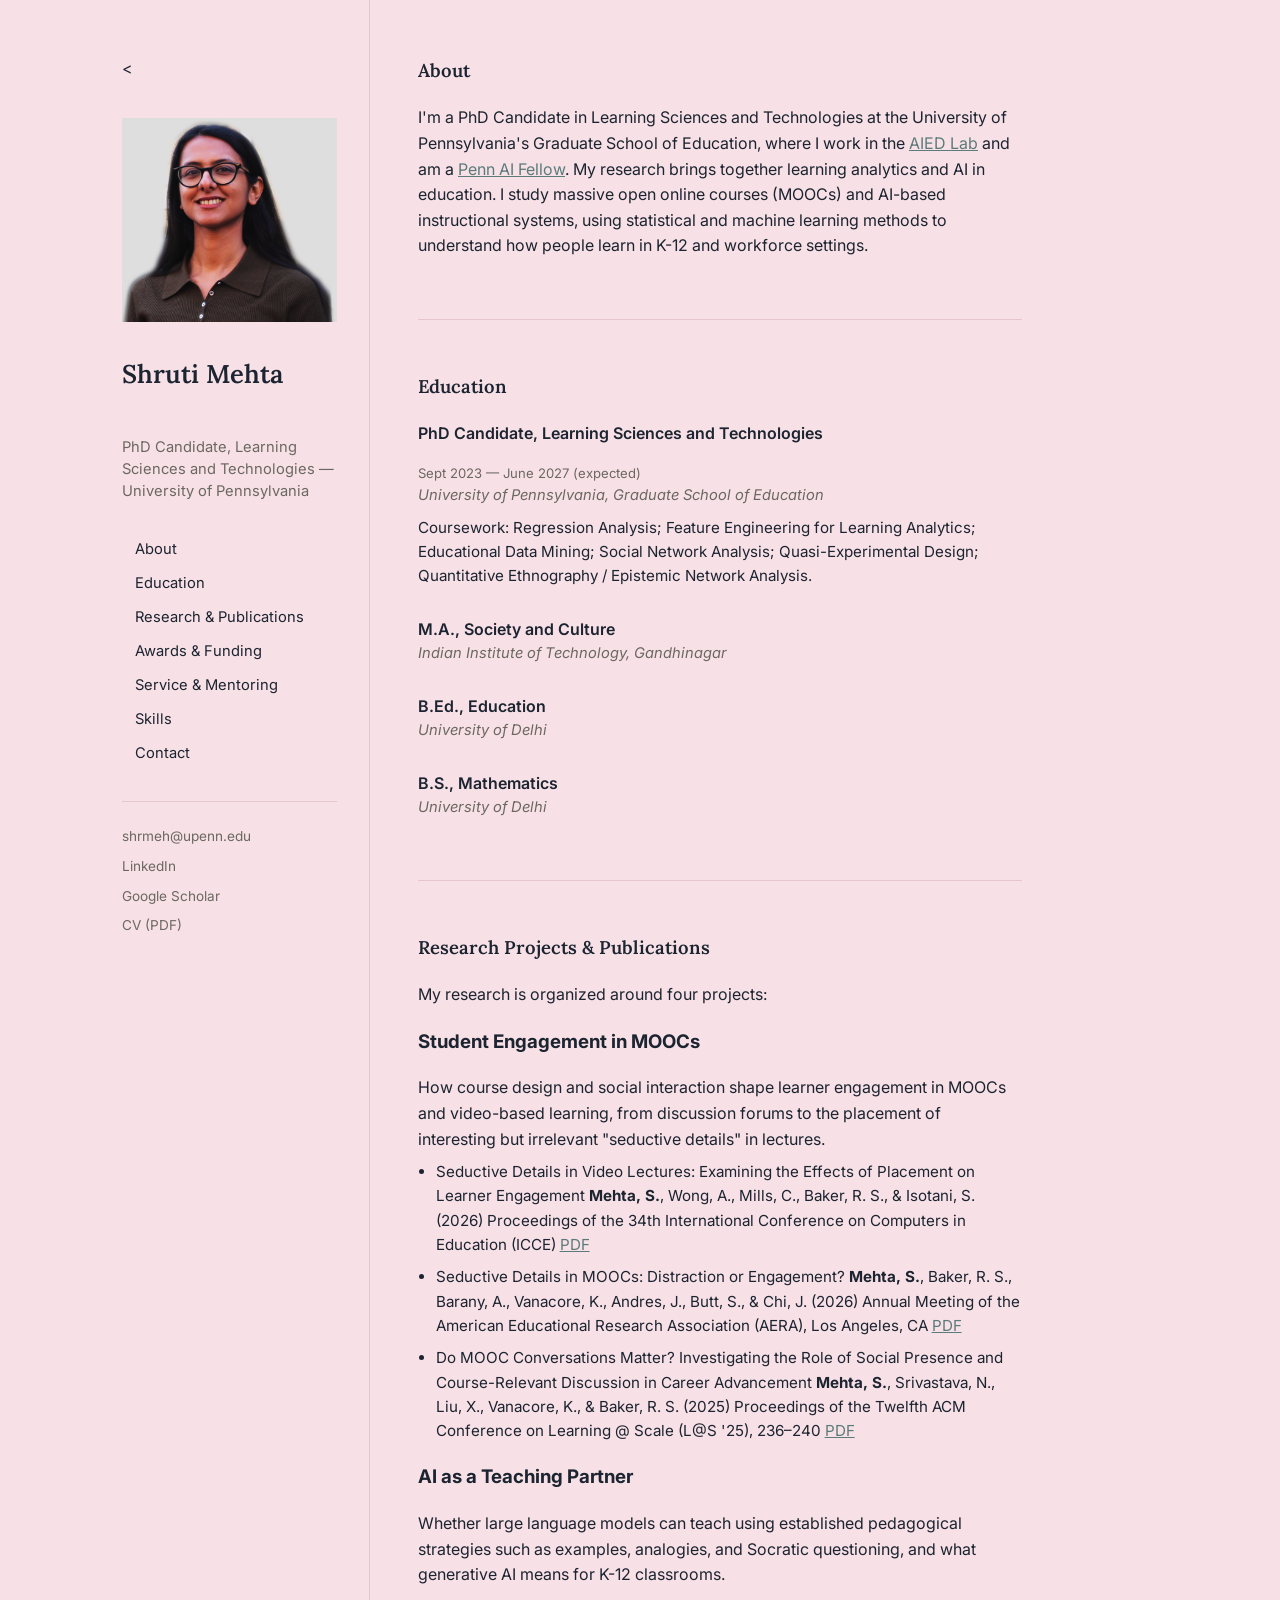
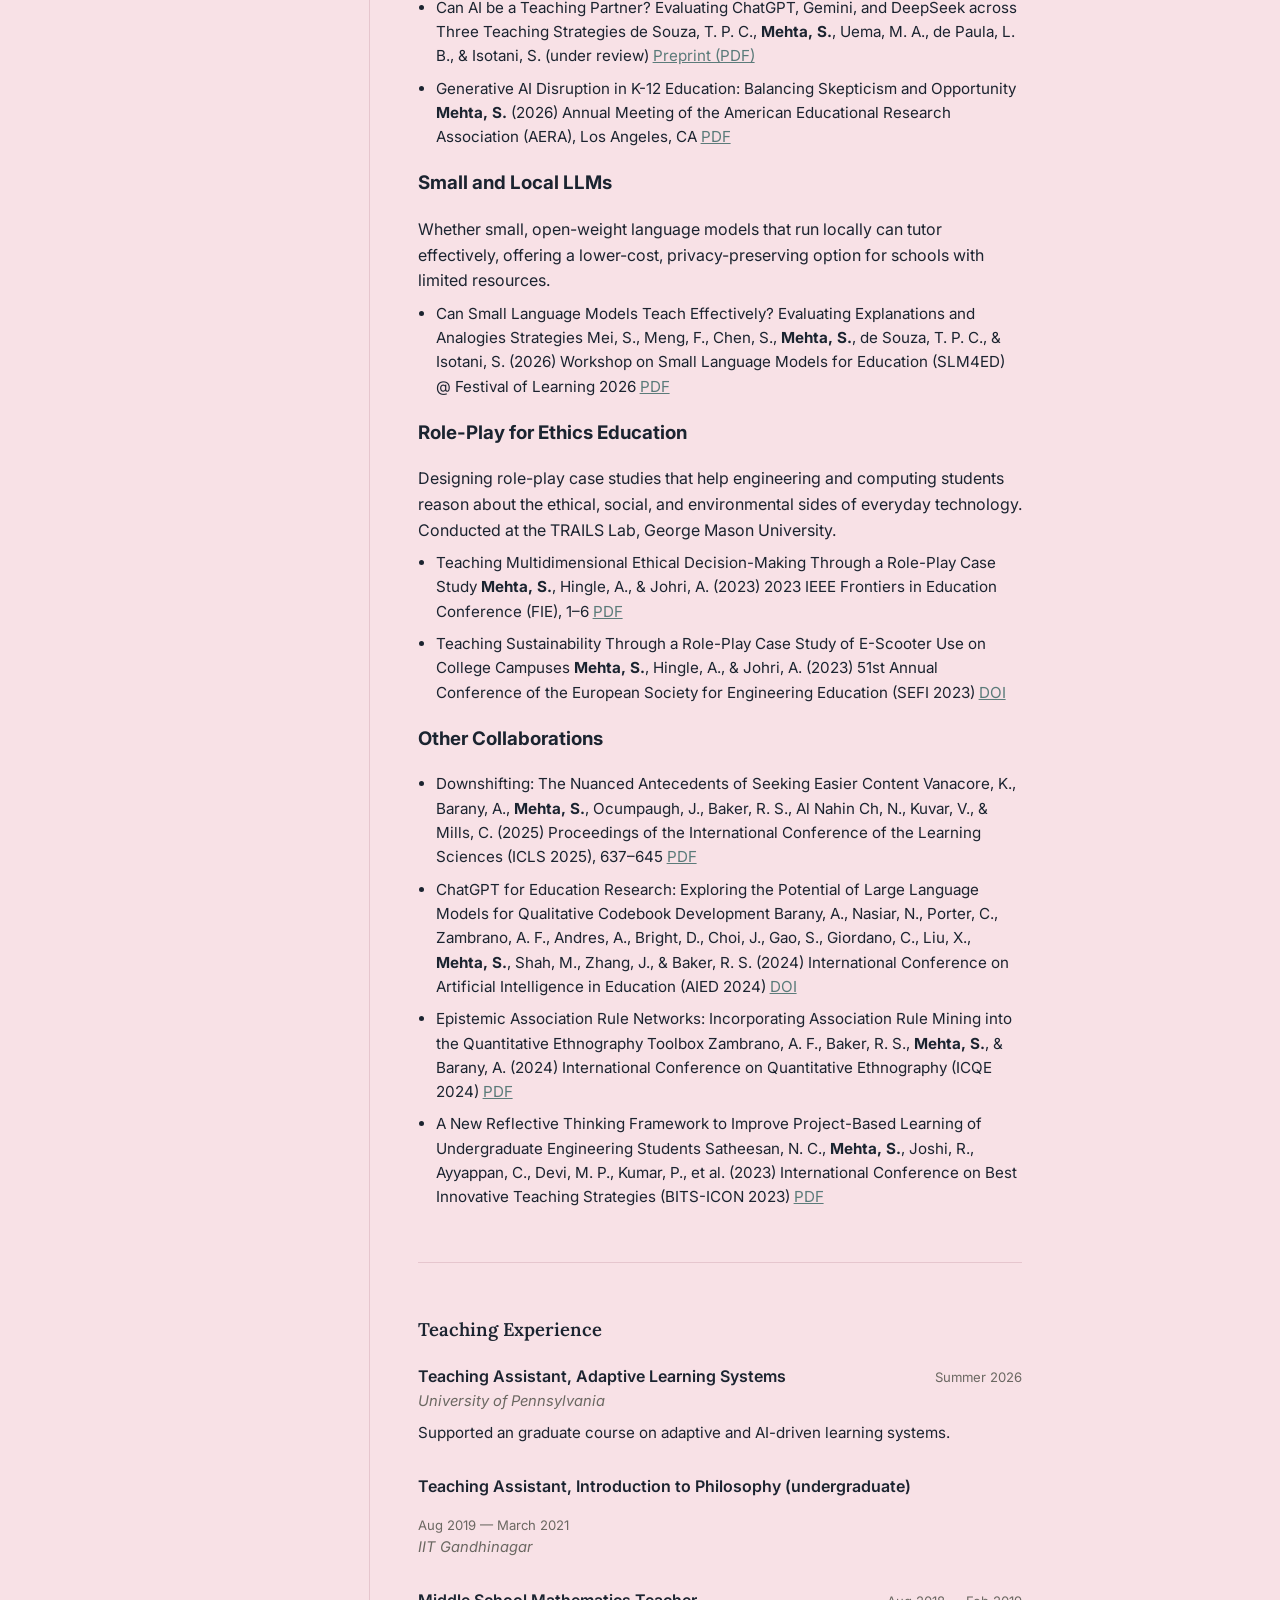
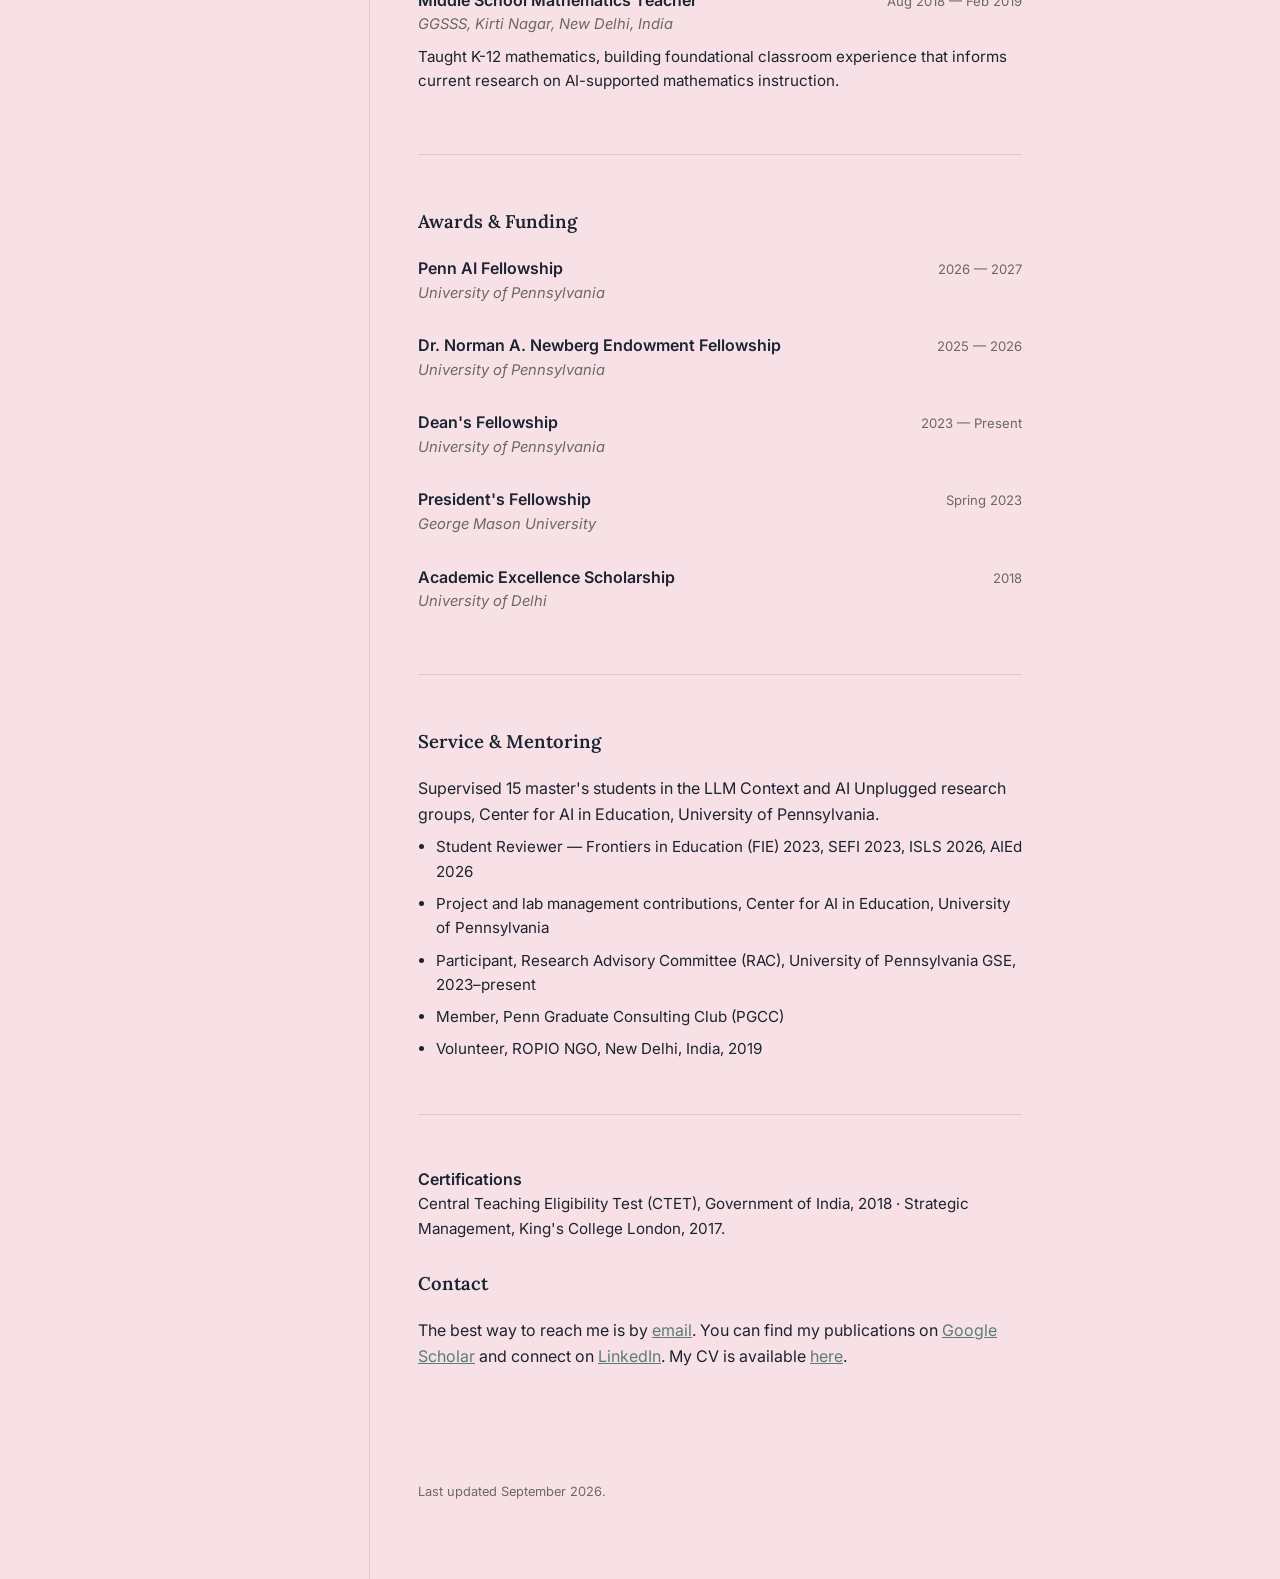
==== index.html @ 663f108c "Update supervision details and remove skills section Updated supervision details and removed skills " ====
<!DOCTYPE html>
<html lang="en">
<head>
<meta charset="UTF-8">
<meta name="viewport" content="width=device-width, initial-scale=1.0">
<title>Shruti Mehta</title>
<link rel="preconnect" href="https://fonts.googleapis.com">
<link rel="preconnect" href="https://fonts.gstatic.com" crossorigin>
<link href="https://fonts.googleapis.com/css2?family=Lora:ital,wght@0,400;0,500;0,600;1,400&family=Inter:wght@400;500;600&display=swap" rel="stylesheet">
<link rel="stylesheet" href="style.css">
</head>
<body>

<div class="layout">

  <header class="sidebar">
    <div class="sidebar-inner">
      <<img src="shruti_headshot.png" alt="Shruti Mehta" class="headshot">
      <h1 class="name">Shruti Mehta</h1>
      <p class="tagline">PhD Candidate, Learning Sciences and Technologies — University of Pennsylvania</p>

      <nav class="nav">
        <a href="#about">About</a>
        <a href="#education">Education</a>
        <a href="#research">Research &amp; Publications</a>
        <a href="#awards">Awards &amp; Funding</a>
        <a href="#service">Service &amp; Mentoring</a>
        <a href="#skills">Skills</a>
        <a href="#contact">Contact</a>
      </nav>

      <div class="sidebar-footer">
        <a href="mailto:shrmeh@upenn.edu">shrmeh@upenn.edu</a>
        <a href="#" target="_blank" rel="noopener">LinkedIn</a>
        <a href="#" target="_blank" rel="noopener">Google Scholar</a>
        <a href="#">CV (PDF)</a>
      </div>
    </div>
  </header>

  <main class="content">

    <section id="about" class="section">
      <h2>About</h2>
       <p>
    I'm a PhD Candidate in Learning Sciences and Technologies at the University
    of Pennsylvania's Graduate School of Education, where I work in the
    <a href="https://www.gse.upenn.edu/our-expertise/artificial-intelligence-education-lab" target="_blank" rel="noopener">AIED Lab</a>
    and am a
    <a href="https://ai.upenn.edu/penn-ai-fellows" target="_blank" rel="noopener">Penn AI Fellow</a>.
    My research brings together learning analytics and AI in education. I study
    massive open online courses (MOOCs) and AI-based instructional systems,
    using statistical and machine learning methods to understand how people
    learn in K-12 and workforce settings.
    </p>
    </section>

    <section id="education" class="section">
      <h2>Education</h2>
      <div class="entry">
        <div class="entry-header">
          <h3>PhD Candidate, Learning Sciences and Technologies</h3>
          <span class="entry-date">Sept 2023 — June 2027 (expected)</span>
        </div>
        <p class="entry-org">University of Pennsylvania, Graduate School of Education</p>
        <p class="entry-detail">
          Coursework: Regression Analysis; Feature Engineering for Learning Analytics;
          Educational Data Mining; Social Network Analysis; Quasi-Experimental Design;
          Quantitative Ethnography / Epistemic Network Analysis.
        </p>
      </div>

      <div class="entry">
        <div class="entry-header">
          <h3>M.A., Society and Culture</h3>
        </div>
        <p class="entry-org">Indian Institute of Technology, Gandhinagar</p>
      </div>

      <div class="entry">
        <div class="entry-header">
          <h3>B.Ed., Education</h3>
        </div>
        <p class="entry-org">University of Delhi</p>
      </div>

      <div class="entry">
        <div class="entry-header">
          <h3>B.S., Mathematics</h3>
        </div>
        <p class="entry-org">University of Delhi</p>
      </div>
    </section>

      <section id="research" class="section">
      <h2>Research Projects &amp; Publications</h2>
      <p class="project-summary">My research is organized around four projects: </p>
 
      <div id="moocs" class="project">
      <h3 class="project-title">Student Engagement in MOOCs</h3>
      <p class="project-summary">
        How course design and social interaction shape learner engagement in
        MOOCs and video-based learning, from discussion forums to the
        placement of interesting but irrelevant "seductive details" in lectures.
      </p>
      <ul class="pubs">
        <li>
          <span class="pub-title">Seductive Details in Video Lectures: Examining the Effects of Placement on Learner Engagement</span>
          <span class="pub-authors"><strong>Mehta, S.</strong>, Wong, A., Mills, C., Baker, R. S., &amp; Isotani, S. (2026)</span>
          <span class="pub-venue">Proceedings of the 34th International Conference on Computers in Education (ICCE)</span>
          <a class="pub-link" href="https://learninganalytics.upenn.edu/ryanbaker/ICCE2026_Camera-ready_sm3.pdf" target="_blank" rel="noopener">PDF</a>
        </li>
        <li>
          <span class="pub-title">Seductive Details in MOOCs: Distraction or Engagement?</span>
          <span class="pub-authors"><strong>Mehta, S.</strong>, Baker, R. S., Barany, A., Vanacore, K., Andres, J., Butt, S., &amp; Chi, J. (2026)</span>
          <span class="pub-venue">Annual Meeting of the American Educational Research Association (AERA), Los Angeles, CA</span>
          <a class="pub-link" href="https://www.researchgate.net/profile/Ryan-Baker-2/publication/401086351_Seductive_Details_in_MOOCs_Distraction_or_Engagement/links/699c64b312f837212a1dd82c/Seductive-Details-in-MOOCs-Distraction-or-Engagement.pdf" target="_blank" rel="noopener">PDF</a>
        </li>
        <li>
          <span class="pub-title">Do MOOC Conversations Matter? Investigating the Role of Social Presence and Course-Relevant Discussion in Career Advancement</span>
          <span class="pub-authors"><strong>Mehta, S.</strong>, Srivastava, N., Liu, X., Vanacore, K., &amp; Baker, R. S. (2025)</span>
          <span class="pub-venue">Proceedings of the Twelfth ACM Conference on Learning @ Scale (L@S '25), 236–240</span>
          <a class="pub-link" href="https://dl.acm.org/doi/pdf/10.1145/3698205.3733930" target="_blank" rel="noopener">PDF</a>
        </li>
      </ul>
      </div>
 
      <div id="teaching-partner" class="project">
      <h3 class="project-title">AI as a Teaching Partner</h3>
      <p class="project-summary">
        Whether large language models can teach using established pedagogical
        strategies such as examples, analogies, and Socratic questioning, and
        what generative AI means for K-12 classrooms.
      </p>
      <ul class="pubs">
        <li>
          <span class="pub-title">Can AI be a Teaching Partner? Evaluating ChatGPT, Gemini, and DeepSeek across Three Teaching Strategies</span>
          <span class="pub-authors">de Souza, T. P. C., <strong>Mehta, S.</strong>, Uema, M. A., de Paula, L. B., &amp; Isotani, S. (under review)</span>
          <a class="pub-link" href="https://arxiv.org/pdf/2603.26673" target="_blank" rel="noopener">Preprint (PDF)</a>
        </li>
        <li>
          <span class="pub-title">Generative AI Disruption in K-12 Education: Balancing Skepticism and Opportunity</span>
          <span class="pub-authors"><strong>Mehta, S.</strong> (2026)</span>
          <span class="pub-venue">Annual Meeting of the American Educational Research Association (AERA), Los Angeles, CA</span>
          <a class="pub-link" href="https://www.researchgate.net/profile/Shruti-Mehta-12/publication/411065391_Generative_AI_Disruption_in_K-12_Education_Balancing_Skepticism_and_Opportunity/links/6a6d3e6bb0f5ac1f8eca0aba/Generative-AI-Disruption-in-K-12-Education-Balancing-Skepticism-and-Opportunity.pdf" target="_blank" rel="noopener">PDF</a>
        </li>
      </ul>
      </div>
 
      <div id="small-llms" class="project">
      <h3 class="project-title">Small and Local LLMs</h3>
      <p class="project-summary">
        Whether small, open-weight language models that run locally can tutor
        effectively, offering a lower-cost, privacy-preserving option for
        schools with limited resources.
      </p>
      <ul class="pubs">
        <li>
          <span class="pub-title">Can Small Language Models Teach Effectively? Evaluating Explanations and Analogies Strategies</span>
          <span class="pub-authors">Mei, S., Meng, F., Chen, S., <strong>Mehta, S.</strong>, de Souza, T. P. C., &amp; Isotani, S. (2026)</span>
          <span class="pub-venue">Workshop on Small Language Models for Education (SLM4ED) @ Festival of Learning 2026</span>
          <a class="pub-link" href="https://slm4ed-workshop.github.io/papers/paper5.pdf" target="_blank" rel="noopener">PDF</a>
        </li>
      </ul>
      </div>
 
      <div id="role-play" class="project">
      <h3 class="project-title">Role-Play for Ethics Education</h3>
      <p class="project-summary">
        Designing role-play case studies that help engineering and computing
        students reason about the ethical, social, and environmental sides of
        everyday technology. Conducted at the TRAILS Lab, George Mason University.
      </p>
      <ul class="pubs">
        <li>
          <span class="pub-title">Teaching Multidimensional Ethical Decision-Making Through a Role-Play Case Study</span>
          <span class="pub-authors"><strong>Mehta, S.</strong>, Hingle, A., &amp; Johri, A. (2023)</span>
          <span class="pub-venue">2023 IEEE Frontiers in Education Conference (FIE), 1–6</span>
          <a class="pub-link" href="https://par.nsf.gov/servlets/purl/10504070" target="_blank" rel="noopener">PDF</a>
        </li>
        <li>
          <span class="pub-title">Teaching Sustainability Through a Role-Play Case Study of E-Scooter Use on College Campuses</span>
          <span class="pub-authors"><strong>Mehta, S.</strong>, Hingle, A., &amp; Johri, A. (2023)</span>
          <span class="pub-venue">51st Annual Conference of the European Society for Engineering Education (SEFI 2023)</span>
          <a class="pub-link" href="https://doi.org/10.21427/ezxc-6m65" target="_blank" rel="noopener">DOI</a>
        </li>
      </ul>
      </div>
 
      <div id="other" class="project">
      <h3 class="project-title">Other Collaborations</h3>
      <ul class="pubs">
        <li>
          <span class="pub-title">Downshifting: The Nuanced Antecedents of Seeking Easier Content</span>
          <span class="pub-authors">Vanacore, K., Barany, A., <strong>Mehta, S.</strong>, Ocumpaugh, J., Baker, R. S., Al Nahin Ch, N., Kuvar, V., &amp; Mills, C. (2025)</span>
          <span class="pub-venue">Proceedings of the International Conference of the Learning Sciences (ICLS 2025), 637–645</span>
          <a class="pub-link" href="https://repository.isls.org/bitstream/1/11787/1/ICLS2025_637-645.pdf" target="_blank" rel="noopener">PDF</a>
        </li>
        <li>
          <span class="pub-title">ChatGPT for Education Research: Exploring the Potential of Large Language Models for Qualitative Codebook Development</span>
          <span class="pub-authors">Barany, A., Nasiar, N., Porter, C., Zambrano, A. F., Andres, A., Bright, D., Choi, J., Gao, S., Giordano, C., Liu, X., <strong>Mehta, S.</strong>, Shah, M., Zhang, J., &amp; Baker, R. S. (2024)</span>
          <span class="pub-venue">International Conference on Artificial Intelligence in Education (AIED 2024)</span>
          <a class="pub-link" href="https://doi.org/10.1007/978-3-031-64299-9_10" target="_blank" rel="noopener">DOI</a>
        </li>
        <li>
          <span class="pub-title">Epistemic Association Rule Networks: Incorporating Association Rule Mining into the Quantitative Ethnography Toolbox</span>
          <span class="pub-authors">Zambrano, A. F., Baker, R. S., <strong>Mehta, S.</strong>, &amp; Barany, A. (2024)</span>
          <span class="pub-venue">International Conference on Quantitative Ethnography (ICQE 2024)</span>
          <a class="pub-link" href="https://learninganalytics.upenn.edu/ryanbaker/paper_588.pdf" target="_blank" rel="noopener">PDF</a>
        </li>
        <li>
          <span class="pub-title">A New Reflective Thinking Framework to Improve Project-Based Learning of Undergraduate Engineering Students</span>
          <span class="pub-authors">Satheesan, N. C., <strong>Mehta, S.</strong>, Joshi, R., Ayyappan, C., Devi, M. P., Kumar, P., et al. (2023)</span>
          <span class="pub-venue">International Conference on Best Innovative Teaching Strategies (BITS-ICON 2023)</span>
          <a class="pub-link" href="https://www.researchgate.net/profile/As-Jalandharachari-2/publication/398953430_Redesigning_the_Content_in_Line_with_STEAM_Education_and_Achievement_in_Mathematics_Creative_Pedagogical_Approach_at_School_Level/links/69496ed0a1fd0179890a4bb1/Redesigning-the-Content-in-Line-with-STEAM-Education-and-Achievement-in-Mathematics-Creative-Pedagogical-Approach-at-School-Level.pdf#page=320" target="_blank" rel="noopener">PDF</a>
        </li>
      </ul>
      </div>
    </section>
 
    <section id="teaching-experience" class="section">
      <h2>Teaching Experience</h2>
 
      <div class="entry">
        <div class="entry-header">
          <h3>Teaching Assistant, Adaptive Learning Systems</h3>
          <span class="entry-date">Summer 2026</span>
        </div>
        <p class="entry-org">University of Pennsylvania</p>
        <p class="entry-detail">Supported an graduate course on adaptive and AI-driven learning systems.</p>
      </div>
 
      <div class="entry">
        <div class="entry-header">
          <h3>Teaching Assistant, Introduction to Philosophy (undergraduate)</h3>
          <span class="entry-date">Aug 2019 — March 2021</span>
        </div>
        <p class="entry-org">IIT Gandhinagar</p>
      </div>
 
      <div class="entry">
        <div class="entry-header">
          <h3>Middle School Mathematics Teacher</h3>
          <span class="entry-date">Aug 2018 — Feb 2019</span>
        </div>
        <p class="entry-org">GGSSS, Kirti Nagar, New Delhi, India</p>
        <p class="entry-detail">
          Taught K-12 mathematics, building foundational classroom experience
          that informs current research on AI-supported mathematics instruction.
        </p>
      </div>
    </section>

    <section id="awards" class="section">
      <h2>Awards &amp; Funding</h2>

      <div class="entry">
        <div class="entry-header">
          <h3>Penn AI Fellowship</h3>
          <span class="entry-date">2026 — 2027</span>
        </div>
        <p class="entry-org">University of Pennsylvania</p>
      </div>

      <div class="entry">
        <div class="entry-header">
          <h3>Dr. Norman A. Newberg Endowment Fellowship</h3>
          <span class="entry-date">2025 — 2026</span>
        </div>
        <p class="entry-org">University of Pennsylvania</p>
      </div>

      <div class="entry">
        <div class="entry-header">
          <h3>Dean's Fellowship</h3>
          <span class="entry-date">2023 — Present</span>
        </div>
        <p class="entry-org">University of Pennsylvania</p>
      </div>

      <div class="entry">
        <div class="entry-header">
          <h3>President's Fellowship</h3>
          <span class="entry-date">Spring 2023</span>
        </div>
        <p class="entry-org">George Mason University</p>
      </div>

      <div class="entry">
        <div class="entry-header">
          <h3>Academic Excellence Scholarship</h3>
          <span class="entry-date">2018</span>
        </div>
        <p class="entry-org">University of Delhi</p>
      </div>
    </section>

    <section id="service" class="section">
      <h2>Service &amp; Mentoring</h2>

      <p>
        Supervised 15 master's students in the LLM Context and AI Unplugged research
        groups, Center for AI in Education, University of Pennsylvania.
      </p>

      <ul>
        <li>Student Reviewer — Frontiers in Education (FIE) 2023, SEFI 2023, ISLS 2026, AIEd 2026</li>
        <li>Project and lab management contributions, Center for AI in Education, University of Pennsylvania</li>
        <li>Participant, Research Advisory Committee (RAC), University of Pennsylvania GSE, 2023–present</li>
        <li>Member, Penn Graduate Consulting Club (PGCC)</li>
        <li>Volunteer, ROPIO NGO, New Delhi, India, 2019</li>
      </ul>
    </section>


      <div class="entry">
        <div class="entry-header">
          <h3>Certifications</h3>
        </div>
        <p class="entry-detail">
          Central Teaching Eligibility Test (CTET), Government of India, 2018 ·
          Strategic Management, King's College London, 2017.
        </p>
      </div>
    </section>

    <section id="contact" class="section">
      <h2>Contact</h2>
      <p>
        The best way to reach me is by <a href="mailto:shrmeh@upenn.edu">email</a>.
        You can find my publications on <a href="#" target="_blank" rel="noopener">Google Scholar</a>
        and connect on <a href="https://www.linkedin.com/in/shruti-mehta-19466121a/" target="_blank" rel="noopener">LinkedIn</a>.
        My CV is available <a href="#">here</a>.
      </p>
    </section>

    <footer class="page-footer">
      <p>Last updated September 2026.</p>
    </footer>

  </main>

</div>

</body>
</html>
---- style.css ----
:root {
  --ink: #1B2430;
  --paper: #F8E1E6;   /* CHANGED: pink background (was #FAF9F5) */
  --accent: #5B7B7A;
  --muted: #6B6862;
  --rule: #E6C6CE;    /* CHANGED: pink-tinted divider lines (was #DDD9CF) */
}
 
* {
  box-sizing: border-box;
}

html {
  scroll-behavior: smooth;
}

body {
  margin: 0;
  background: var(--paper);
  color: var(--ink);
  font-family: 'Inter', -apple-system, sans-serif;
  font-size: 16px;
  line-height: 1.6;
}

.layout {
  display: flex;
  max-width: 1100px;
  margin: 0 auto;
  min-height: 100vh;
}

/* Sidebar */

.sidebar {
  width: 280px;
  flex-shrink: 0;
  border-right: 1px solid var(--rule);
  padding: 3.5rem 2rem;
}

.sidebar-inner {
  position: sticky;
  top: 3.5rem;
  display: flex;
  flex-direction: column;
  gap: 2.25rem;
}

.name {
  font-family: 'Lora', Georgia, serif;
  font-size: 1.6rem;
  font-weight: 600;
  margin: 0;
  line-height: 1.25;
}

.tagline {
  margin: 0.6rem 0 0;
  color: var(--muted);
  font-size: 0.92rem;
  line-height: 1.5;
}

.nav {
  display: flex;
  flex-direction: column;
  gap: 0.65rem;
}

.nav a {
  color: var(--ink);
  text-decoration: none;
  font-size: 0.92rem;
  border-left: 2px solid transparent;
  padding-left: 0.7rem;
  transition: border-color 0.15s ease, color 0.15s ease;
}

.nav a:hover {
  border-left-color: var(--accent);
  color: var(--accent);
}

.sidebar-footer {
  display: flex;
  flex-direction: column;
  gap: 0.5rem;
  padding-top: 1.5rem;
  border-top: 1px solid var(--rule);
}

.sidebar-footer a {
  color: var(--muted);
  font-size: 0.85rem;
  text-decoration: none;
}

.sidebar-footer a:hover {
  color: var(--accent);
}

/* Main content */

.content {
  flex: 1;
  padding: 3.5rem 3rem 4rem;
  max-width: 700px;
}

.section {
  margin-bottom: 3.25rem;
  padding-bottom: 3.25rem;
  border-bottom: 1px solid var(--rule);
}

.section:last-of-type {
  border-bottom: none;
}

.section h2 {
  font-family: 'Lora', Georgia, serif;
  font-size: 1.15rem;
  font-weight: 600;
  margin: 0 0 1.25rem;
}

.section p {
  margin: 0 0 0.5rem;
  max-width: 62ch;
}

.section ul {
  margin: 0.5rem 0 0;
  padding-left: 1.1rem;
  max-width: 62ch;
}

.section li {
  font-size: 0.95rem;
  margin-bottom: 0.5rem;
}

.section li:last-child {
  margin-bottom: 0;
}

.section a {
  color: var(--accent);
}

.entry {
  margin-bottom: 1.75rem;
}

.entry:last-child {
  margin-bottom: 0;
}

.entry-header {
  display: flex;
  justify-content: space-between;
  align-items: baseline;
  gap: 1rem;
  flex-wrap: wrap;
}

.entry-header h3 {
  font-size: 1rem;
  font-weight: 600;
  margin: 0;
}

.entry-date {
  font-size: 0.82rem;
  color: var(--muted);
  white-space: nowrap;
}

.entry-org {
  font-style: italic;
  color: var(--muted);
  font-size: 0.92rem;
  margin: 0.2rem 0 0.4rem;
}

.entry-detail {
  font-size: 0.95rem;
  margin: 0;
}

.page-footer {
  color: var(--muted);
  font-size: 0.8rem;
}

/* Responsive */

@media (max-width: 800px) {
  .layout {
    flex-direction: column;
  }

  .sidebar {
    width: 100%;
    border-right: none;
    border-bottom: 1px solid var(--rule);
    padding: 2rem 1.5rem;
  }

  .sidebar-inner {
    position: static;
  }

  .nav {
    flex-direction: row;
    flex-wrap: wrap;
    gap: 1rem;
  }

  .nav a {
    border-left: none;
    padding-left: 0;
    border-bottom: 2px solid transparent;
  }

  .nav a:hover {
    border-left: none;
    border-bottom-color: var(--accent);
  }

  .sidebar-footer {
    flex-direction: row;
    flex-wrap: wrap;
    gap: 1.25rem;
  }

  .content {
    padding: 2.5rem 1.5rem 3rem;
    max-width: 100%;

  .headshot {
  width: 108px;
  height: 108px;
  border-radius: 50%;
  object-fit: cover;
  border: 1px solid var(--rule);
}

    
  }
}

@media (prefers-reduced-motion: reduce) {
  html {
    scroll-behavior: auto;
  }
}
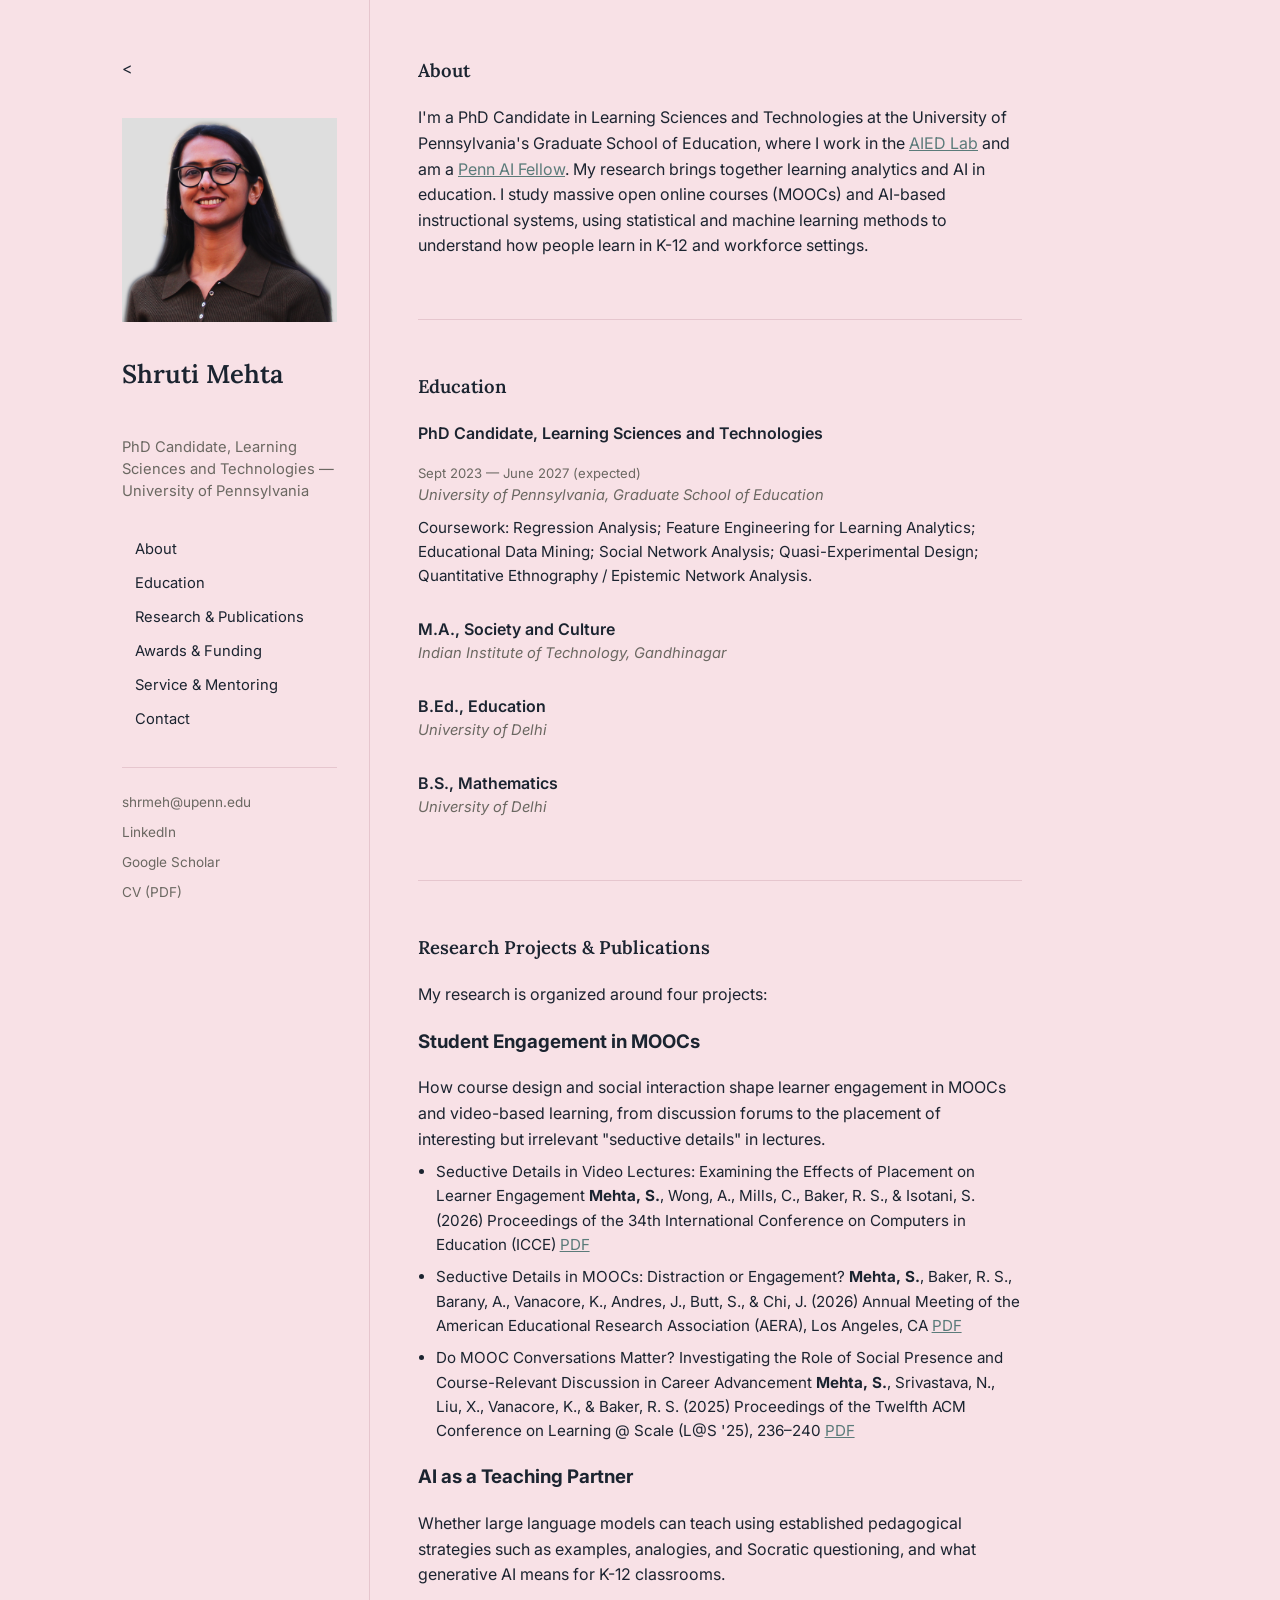
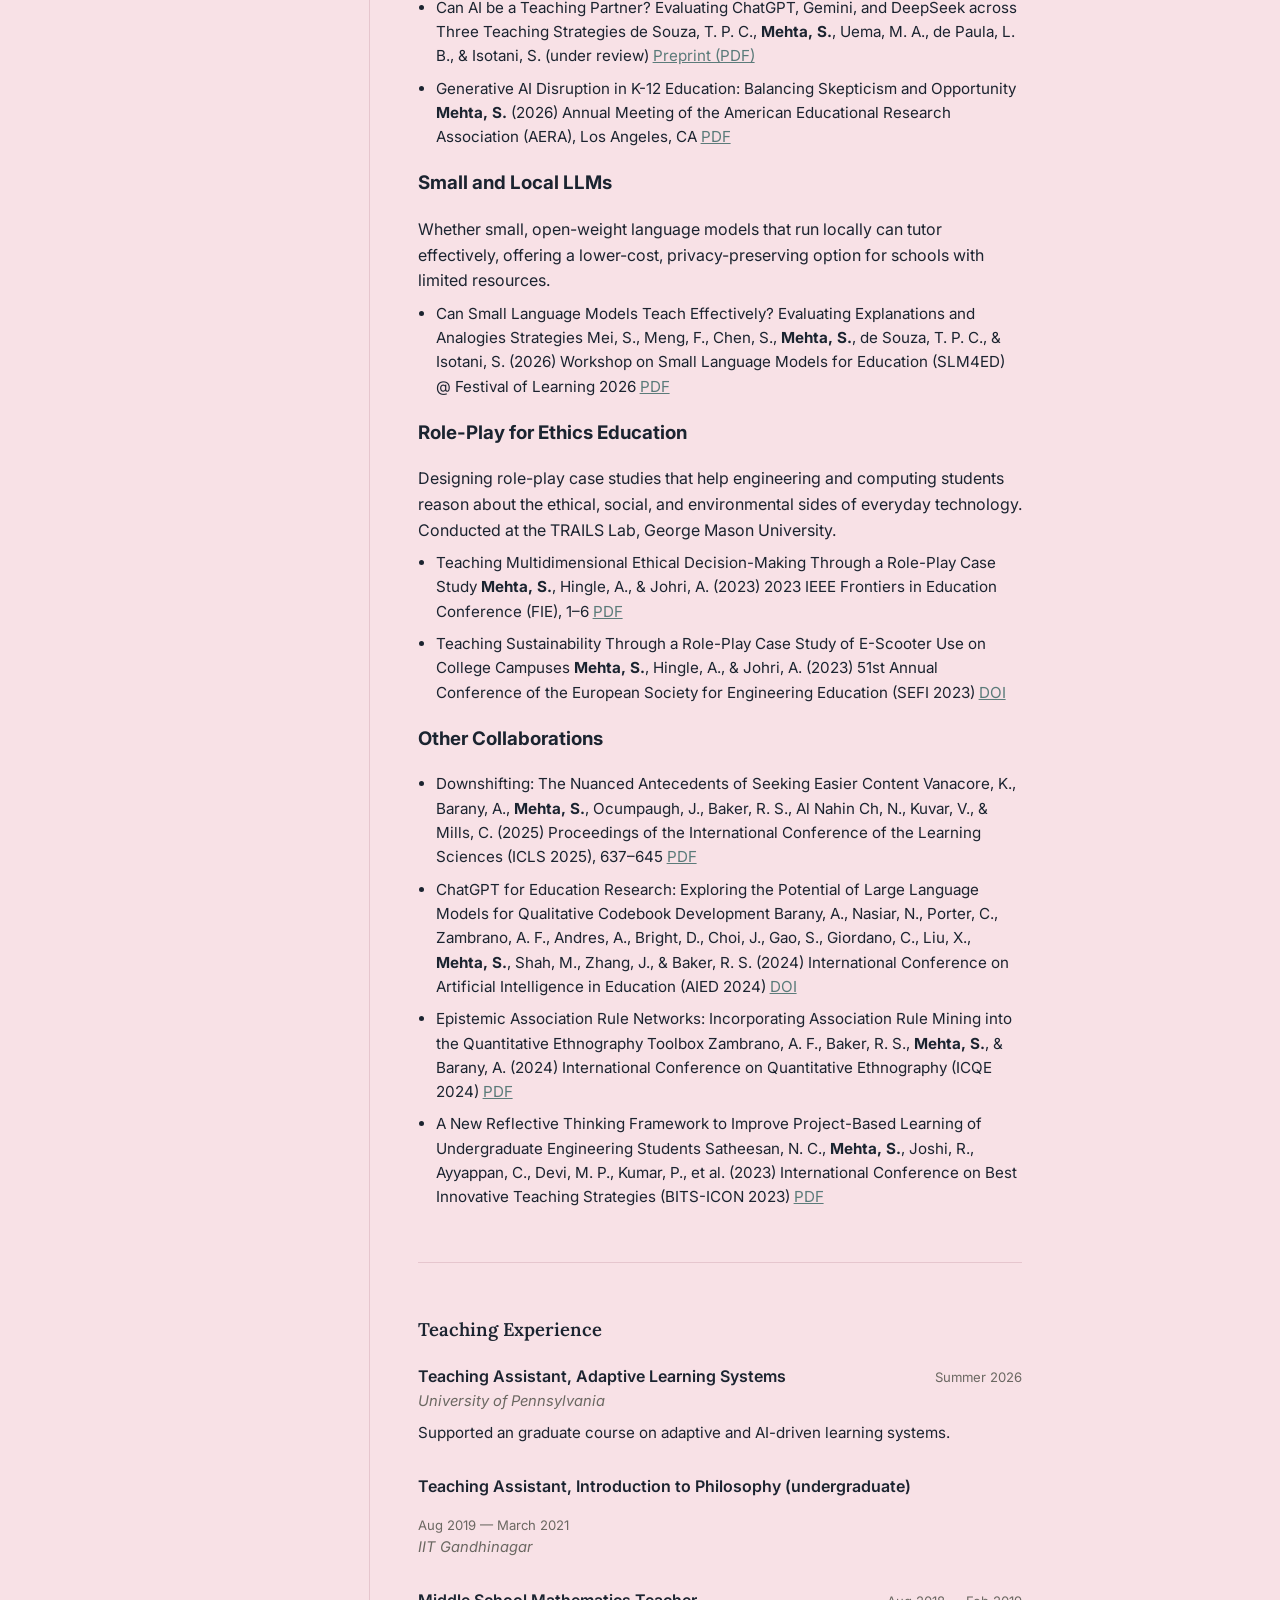
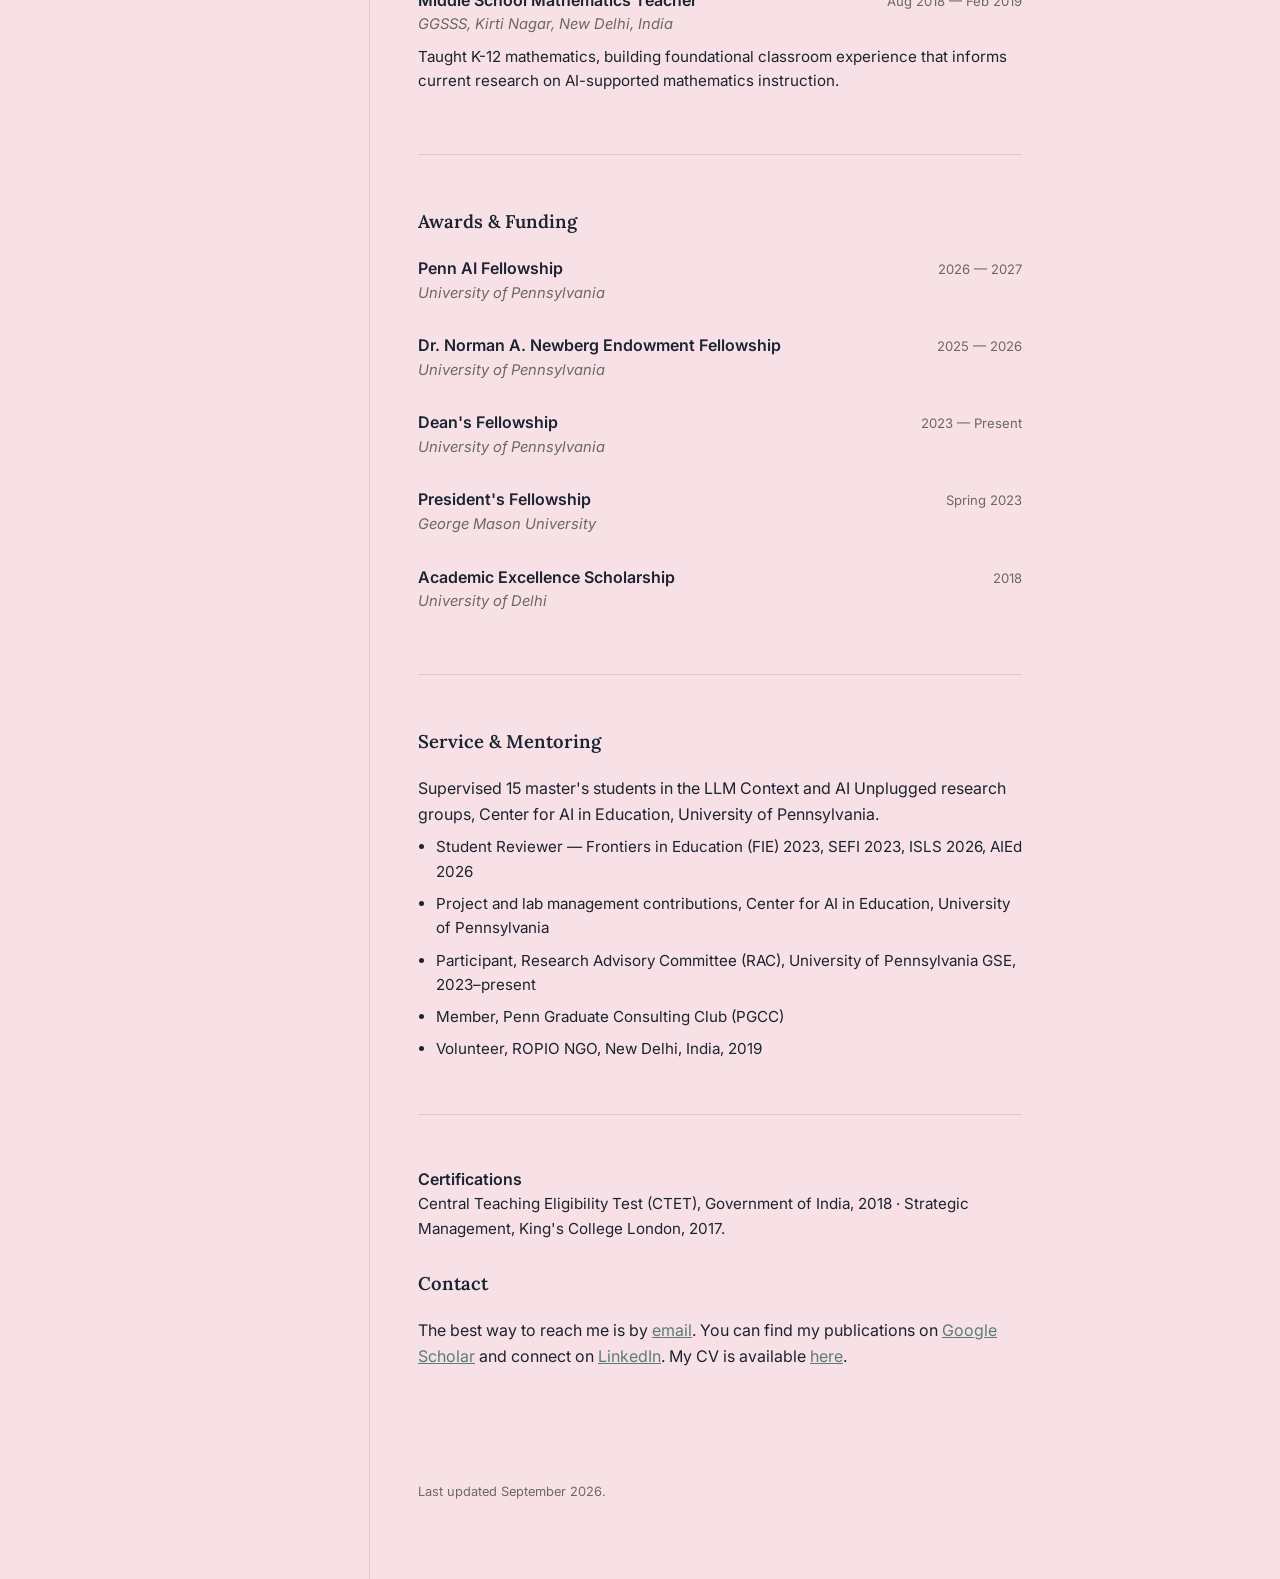
==== commit 8ce85f63: "Remove 'Skills' link from navigation Removed the 'Skills' link from the navigation menu." ====
--- a/index.html
+++ b/index.html
@@ -25,7 +25,6 @@
         <a href="#research">Research &amp; Publications</a>
         <a href="#awards">Awards &amp; Funding</a>
         <a href="#service">Service &amp; Mentoring</a>
-        <a href="#skills">Skills</a>
         <a href="#contact">Contact</a>
       </nav>
 
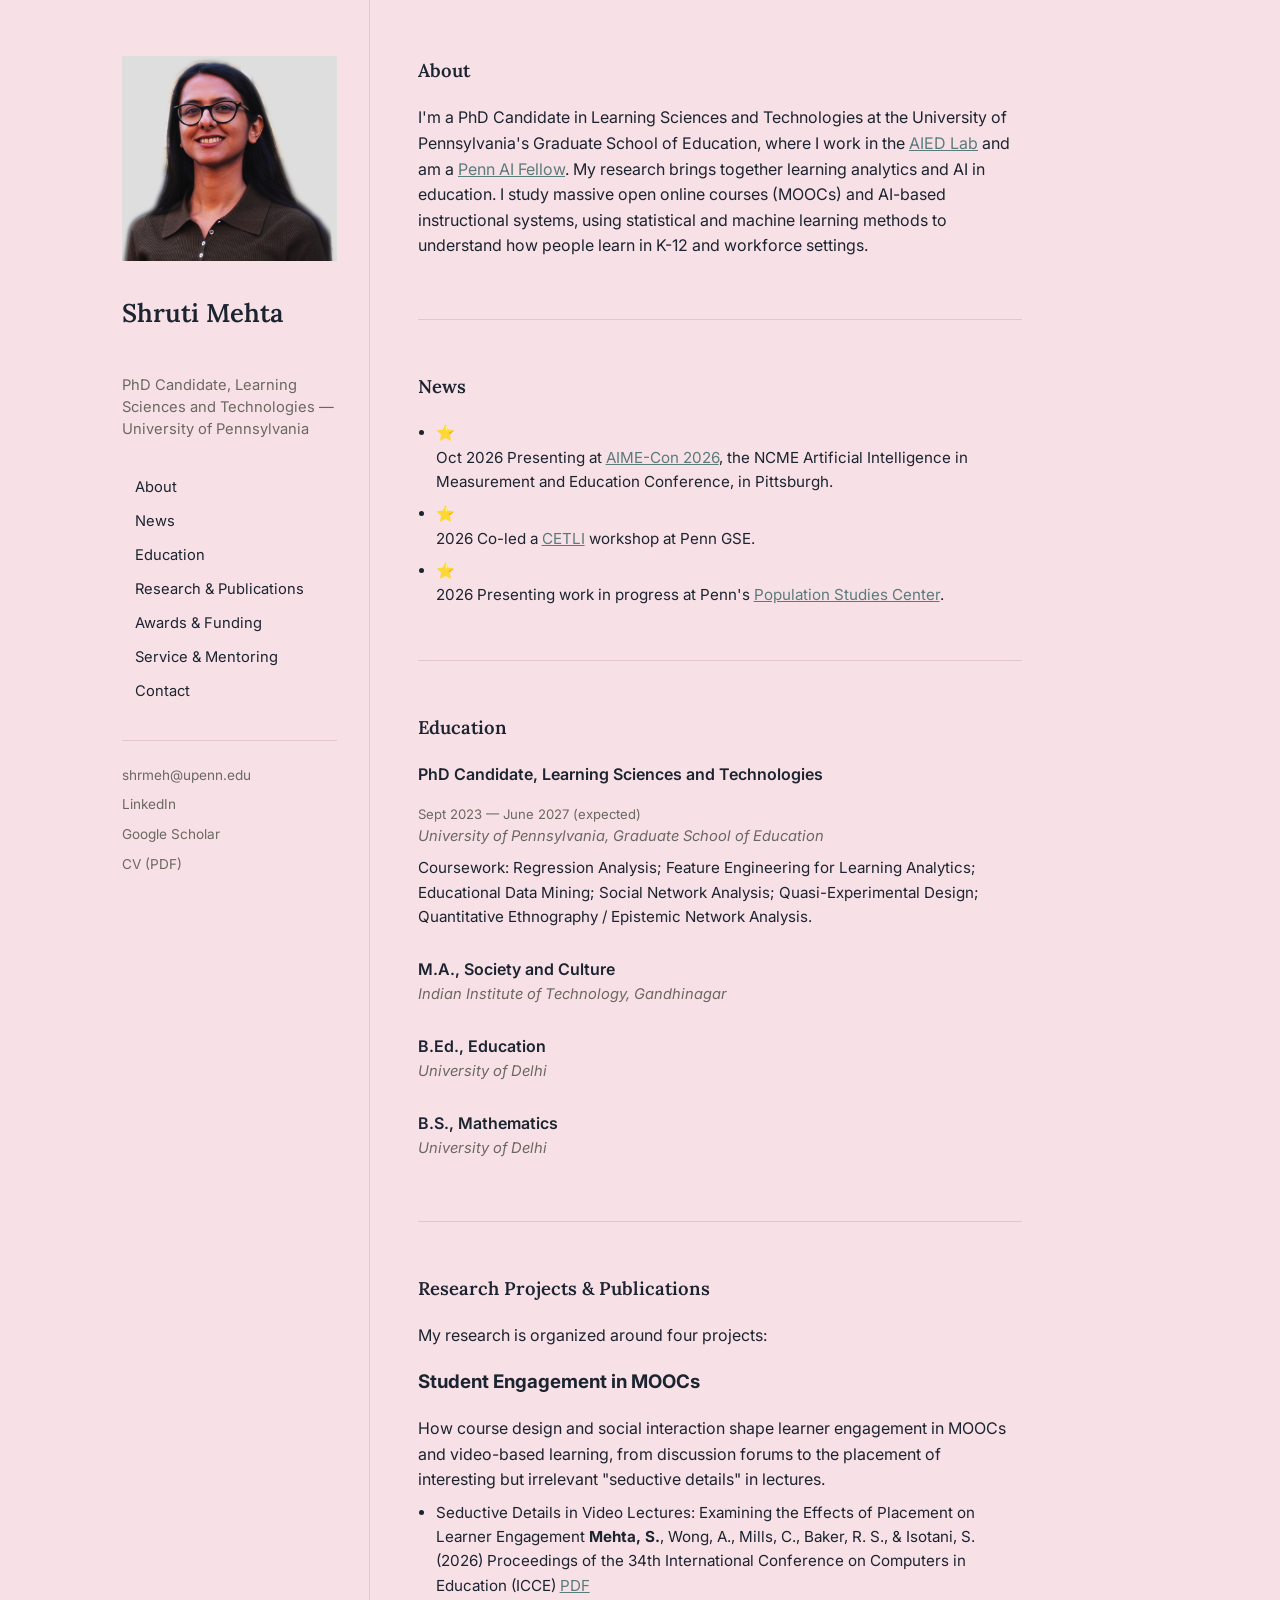
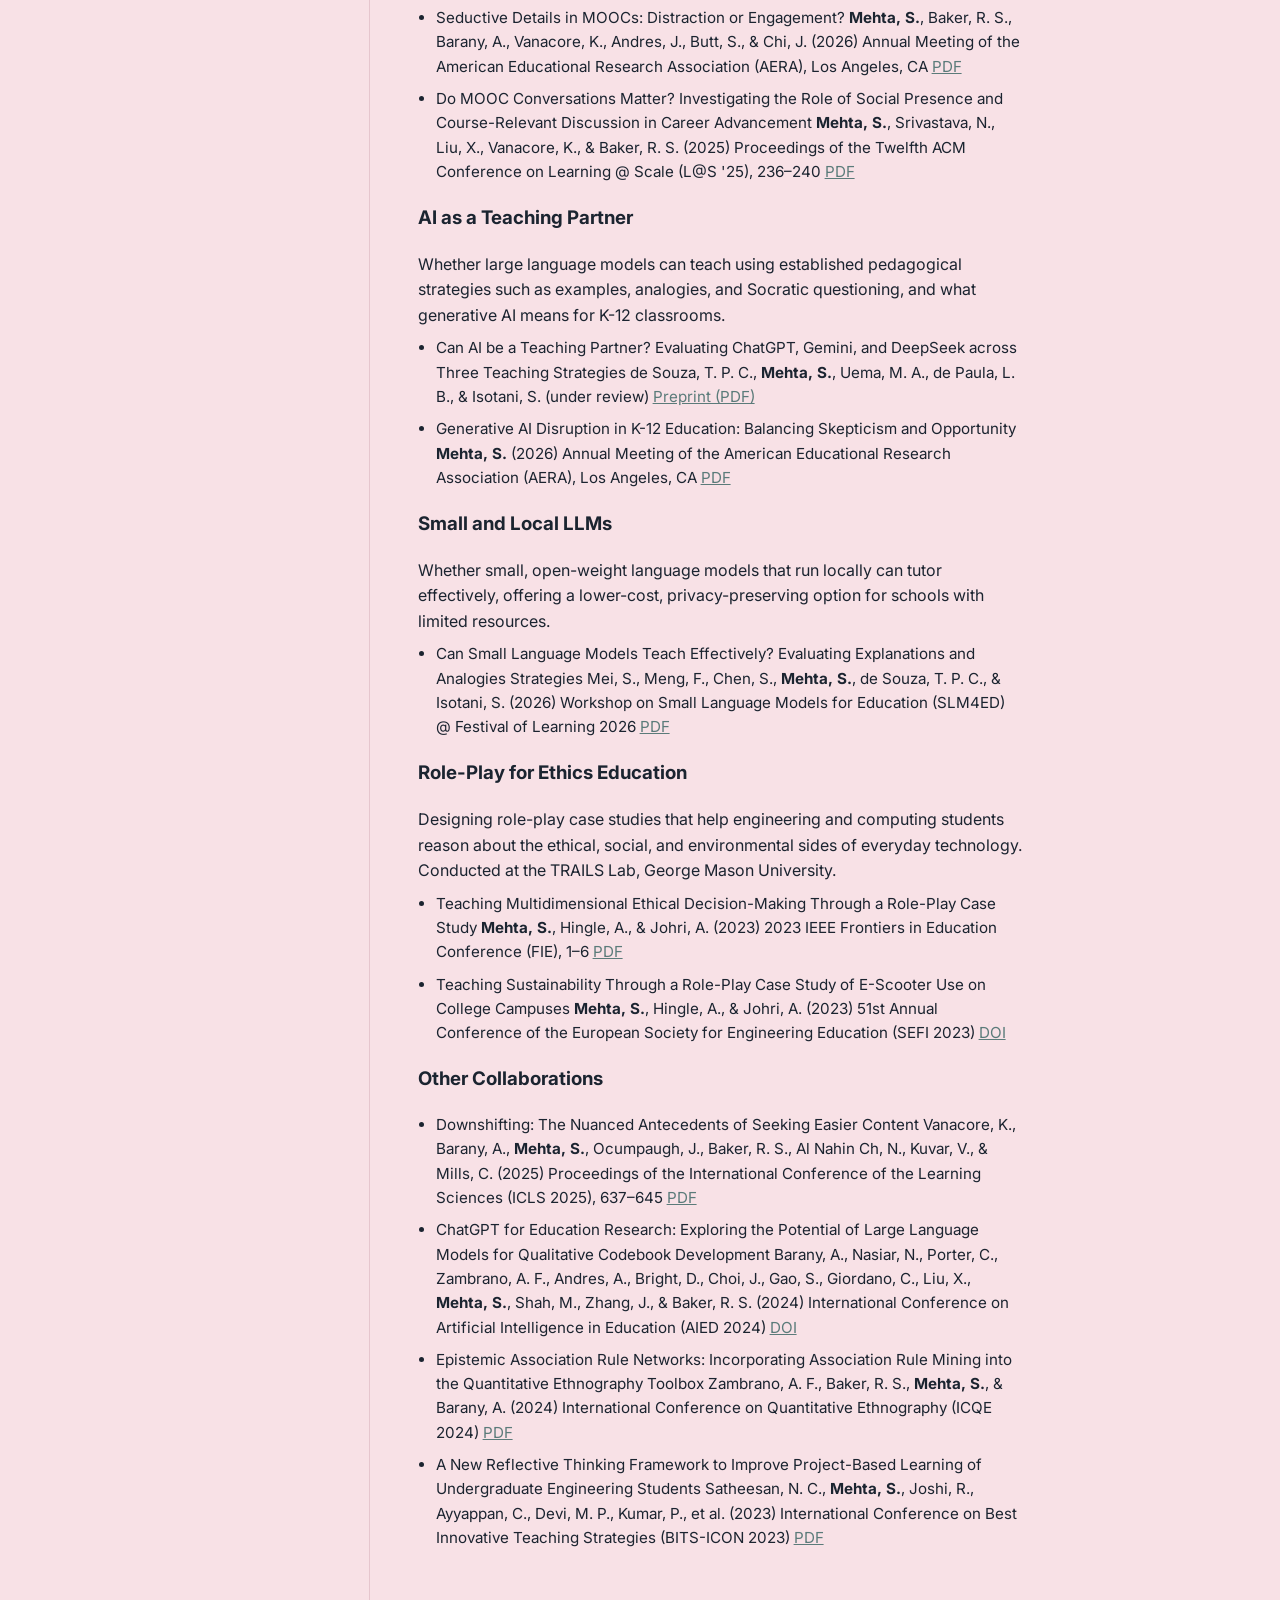
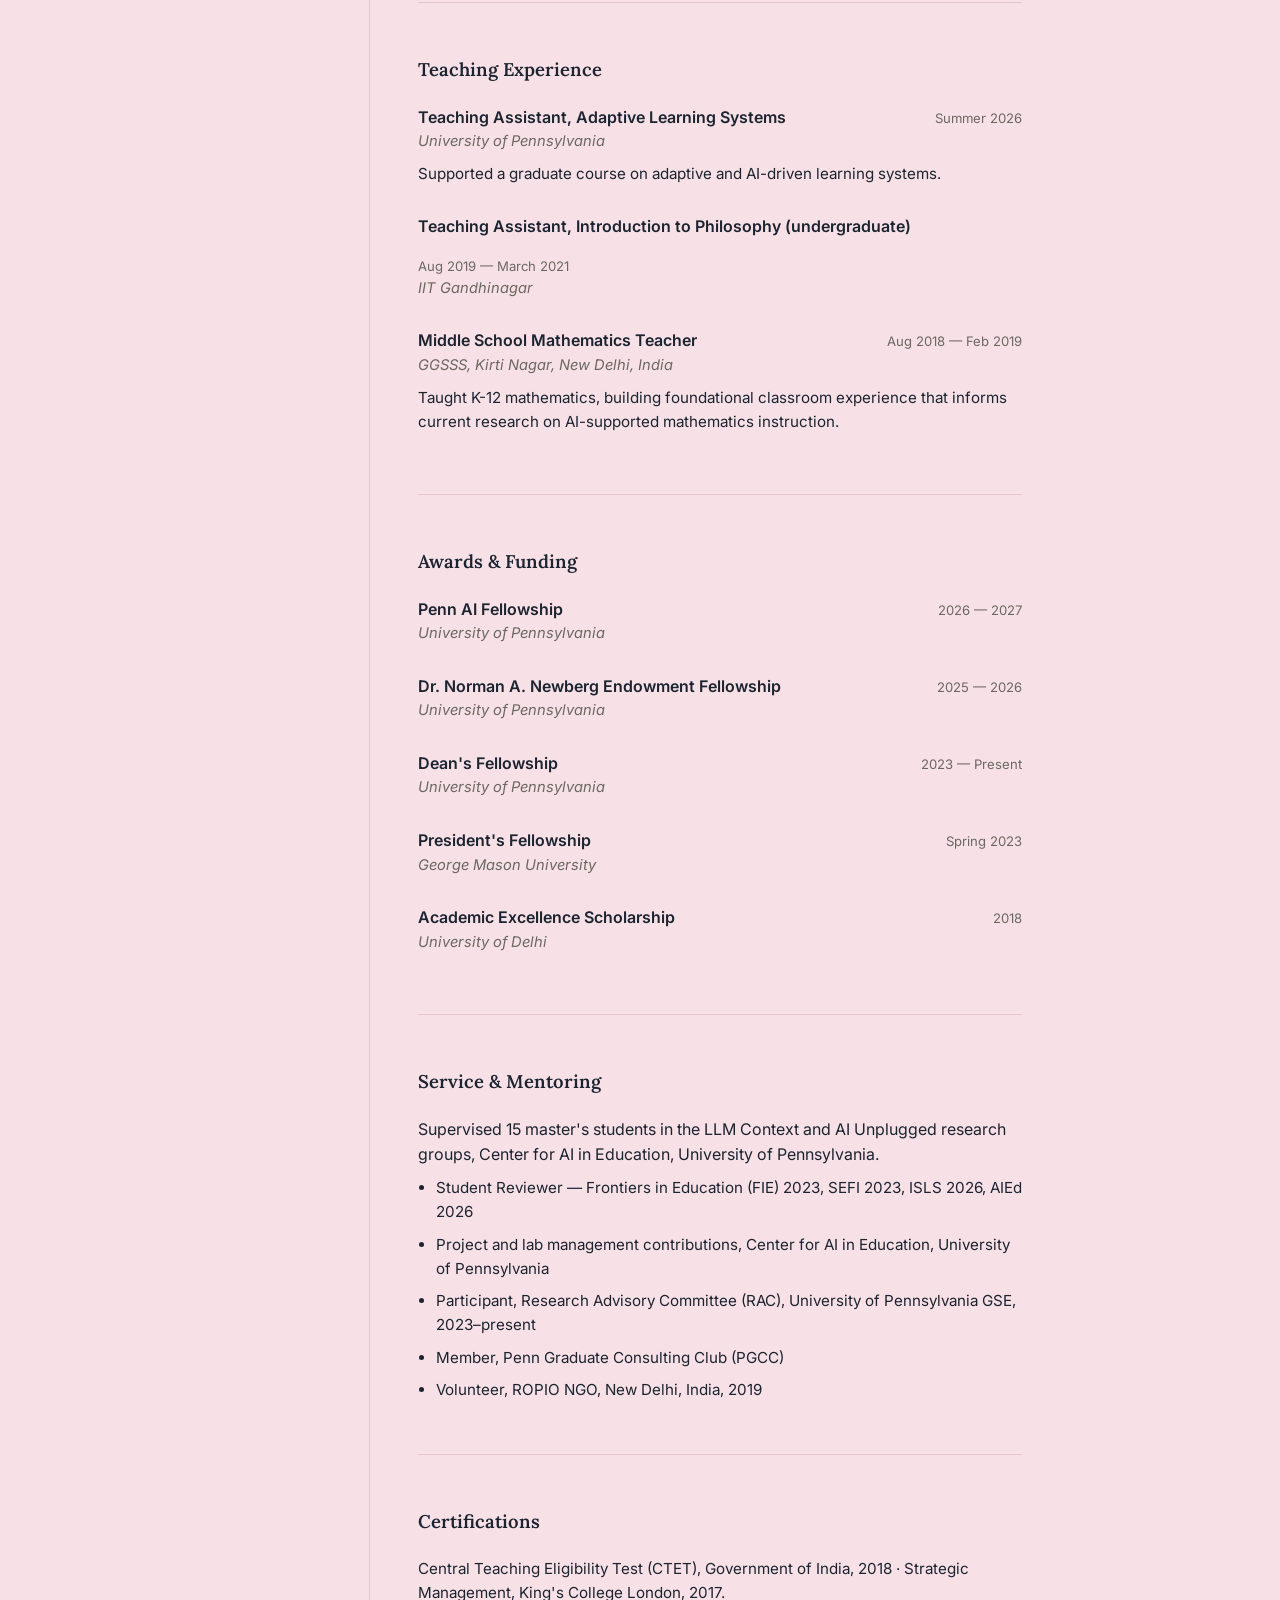
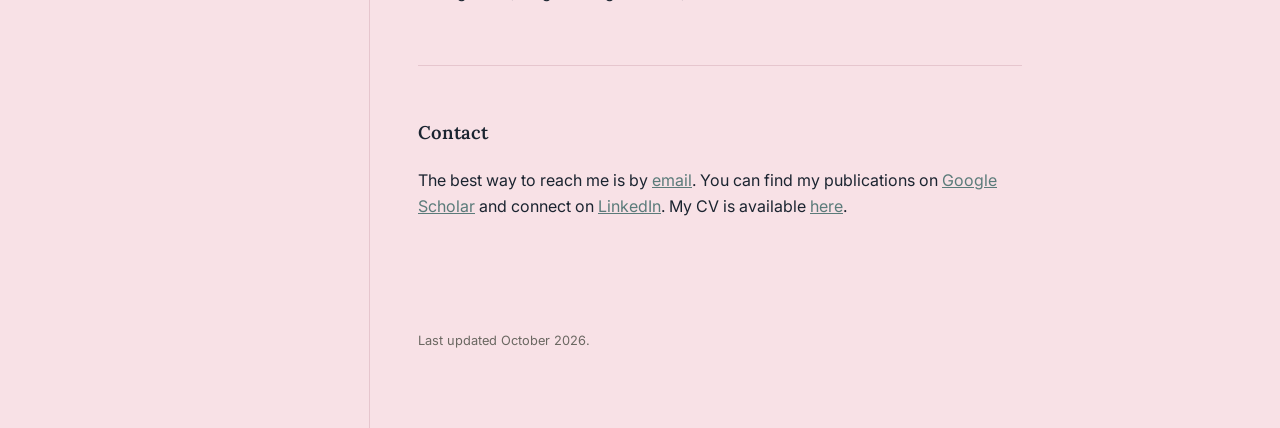
==== commit 1dac250a: "Add files via upload" ====
--- a/index.html
+++ b/index.html
@@ -15,12 +15,14 @@
 
   <header class="sidebar">
     <div class="sidebar-inner">
-      <<img src="shruti_headshot.png" alt="Shruti Mehta" class="headshot">
+      <!-- CHANGED: removed a stray "<" before this image tag -->
+      <img src="shruti_headshot.png" alt="Shruti Mehta" class="headshot">
       <h1 class="name">Shruti Mehta</h1>
       <p class="tagline">PhD Candidate, Learning Sciences and Technologies — University of Pennsylvania</p>
 
       <nav class="nav">
         <a href="#about">About</a>
+        <a href="#news">News</a>   <!-- NEW: News tab -->
         <a href="#education">Education</a>
         <a href="#research">Research &amp; Publications</a>
         <a href="#awards">Awards &amp; Funding</a>
@@ -28,10 +30,11 @@
         <a href="#contact">Contact</a>
       </nav>
 
+      <!-- CHANGED: LinkedIn and Google Scholar now link to real profiles (were "#") -->
       <div class="sidebar-footer">
         <a href="mailto:shrmeh@upenn.edu">shrmeh@upenn.edu</a>
-        <a href="#" target="_blank" rel="noopener">LinkedIn</a>
-        <a href="#" target="_blank" rel="noopener">Google Scholar</a>
+        <a href="https://www.linkedin.com/in/shruti-mehta-19466121a/" target="_blank" rel="noopener">LinkedIn</a>
+        <a href="https://scholar.google.com/citations?user=c59vxVcAAAAJ&amp;hl=en" target="_blank" rel="noopener">Google Scholar</a>
         <a href="#">CV (PDF)</a>
       </div>
     </div>
@@ -54,6 +57,38 @@
     </p>
     </section>
 
+    <!-- NEW: News section with twinkling stars. To add news, copy one <li> block,
+         paste it at the top of the list, and edit the date and text. -->
+    <section id="news" class="section">
+      <h2>News</h2>
+      <ul class="news-list">
+        <li>
+          <span class="news-star" aria-hidden="true">⭐</span>
+          <div>
+            <span class="news-date">Oct 2026</span>
+            Presenting at <a href="https://aclanthology.org/venues/aimecon/" target="_blank" rel="noopener">AIME-Con 2026</a>,
+            the NCME Artificial Intelligence in Measurement and Education Conference, in Pittsburgh.
+          </div>
+        </li>
+        <li>
+          <span class="news-star" aria-hidden="true">⭐</span>
+          <div>
+            <span class="news-date">2026</span>
+            Co-led a <a href="https://cetli.upenn.edu/" target="_blank" rel="noopener">CETLI</a> workshop at Penn GSE.
+          </div>
+        </li>
+        <li>
+          <span class="news-star" aria-hidden="true">⭐</span>
+          <div>
+            <span class="news-date">2026</span>
+            Presenting work in progress at Penn's
+            <a href="https://www.pop.upenn.edu/" target="_blank" rel="noopener">Population Studies Center</a>.
+          </div>
+        </li>
+      </ul>
+    </section>
+    <!-- END of new News section -->
+
     <section id="education" class="section">
       <h2>Education</h2>
       <div class="entry">
@@ -91,7 +126,7 @@
       </div>
     </section>
 
-      <section id="research" class="section">
+    <section id="research" class="section">
       <h2>Research Projects &amp; Publications</h2>
       <p class="project-summary">My research is organized around four projects: </p>
  
@@ -226,7 +261,8 @@
           <span class="entry-date">Summer 2026</span>
         </div>
         <p class="entry-org">University of Pennsylvania</p>
-        <p class="entry-detail">Supported an graduate course on adaptive and AI-driven learning systems.</p>
+        <!-- CHANGED: fixed typo "an graduate" to "a graduate" -->
+        <p class="entry-detail">Supported a graduate course on adaptive and AI-driven learning systems.</p>
       </div>
  
       <div class="entry">
@@ -311,11 +347,11 @@
       </ul>
     </section>
 
-
-      <div class="entry">
-        <div class="entry-header">
-          <h3>Certifications</h3>
-        </div>
+    <!-- CHANGED: Certifications was left outside any section when Skills was
+         removed, which broke the page structure. It now has its own section. -->
+    <section id="certifications" class="section">
+      <h2>Certifications</h2>
+      <div class="entry">
         <p class="entry-detail">
           Central Teaching Eligibility Test (CTET), Government of India, 2018 ·
           Strategic Management, King's College London, 2017.
@@ -323,18 +359,20 @@
       </div>
     </section>
 
+    <!-- CHANGED: Google Scholar link below now points to your profile (was "#") -->
     <section id="contact" class="section">
       <h2>Contact</h2>
       <p>
         The best way to reach me is by <a href="mailto:shrmeh@upenn.edu">email</a>.
-        You can find my publications on <a href="#" target="_blank" rel="noopener">Google Scholar</a>
+        You can find my publications on <a href="https://scholar.google.com/citations?user=c59vxVcAAAAJ&amp;hl=en" target="_blank" rel="noopener">Google Scholar</a>
         and connect on <a href="https://www.linkedin.com/in/shruti-mehta-19466121a/" target="_blank" rel="noopener">LinkedIn</a>.
         My CV is available <a href="#">here</a>.
       </p>
     </section>
 
     <footer class="page-footer">
-      <p>Last updated September 2026.</p>
+      <!-- CHANGED: updated date -->
+      <p>Last updated October 2026.</p>
     </footer>
 
   </main>
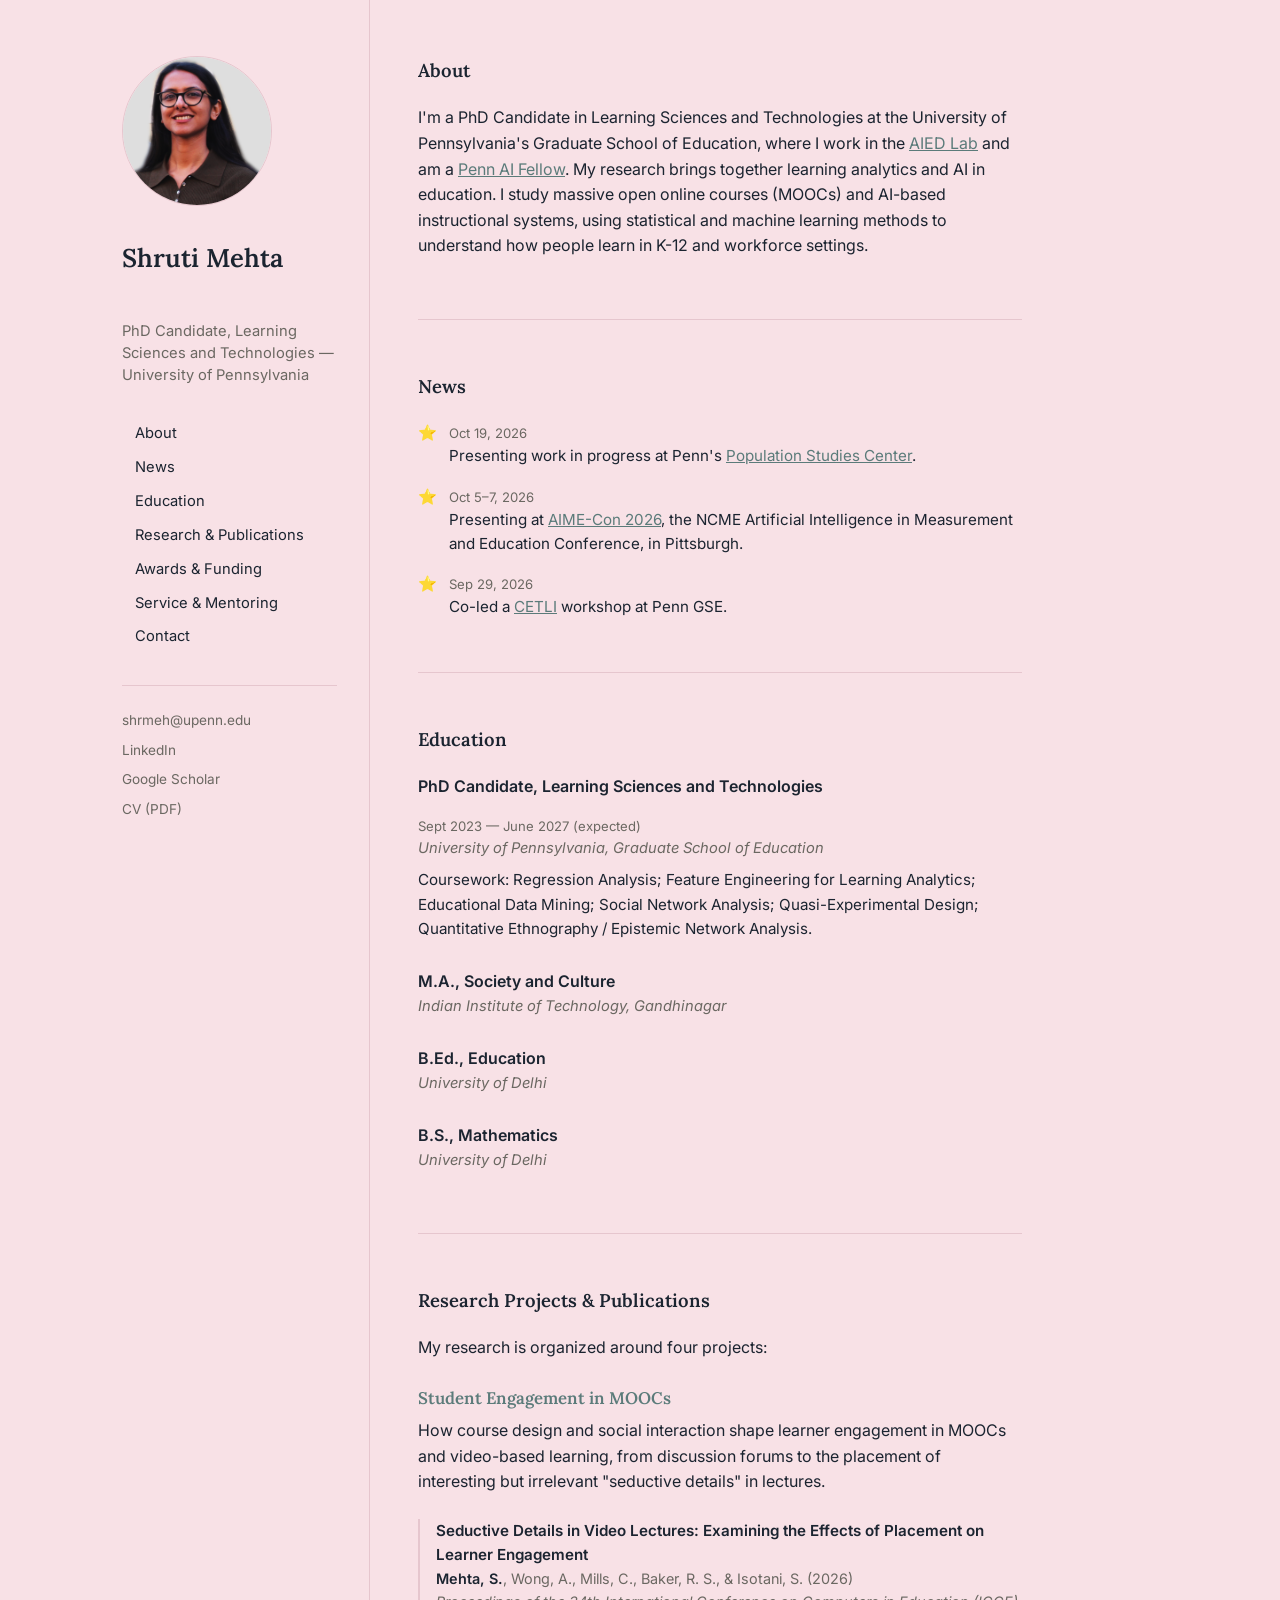
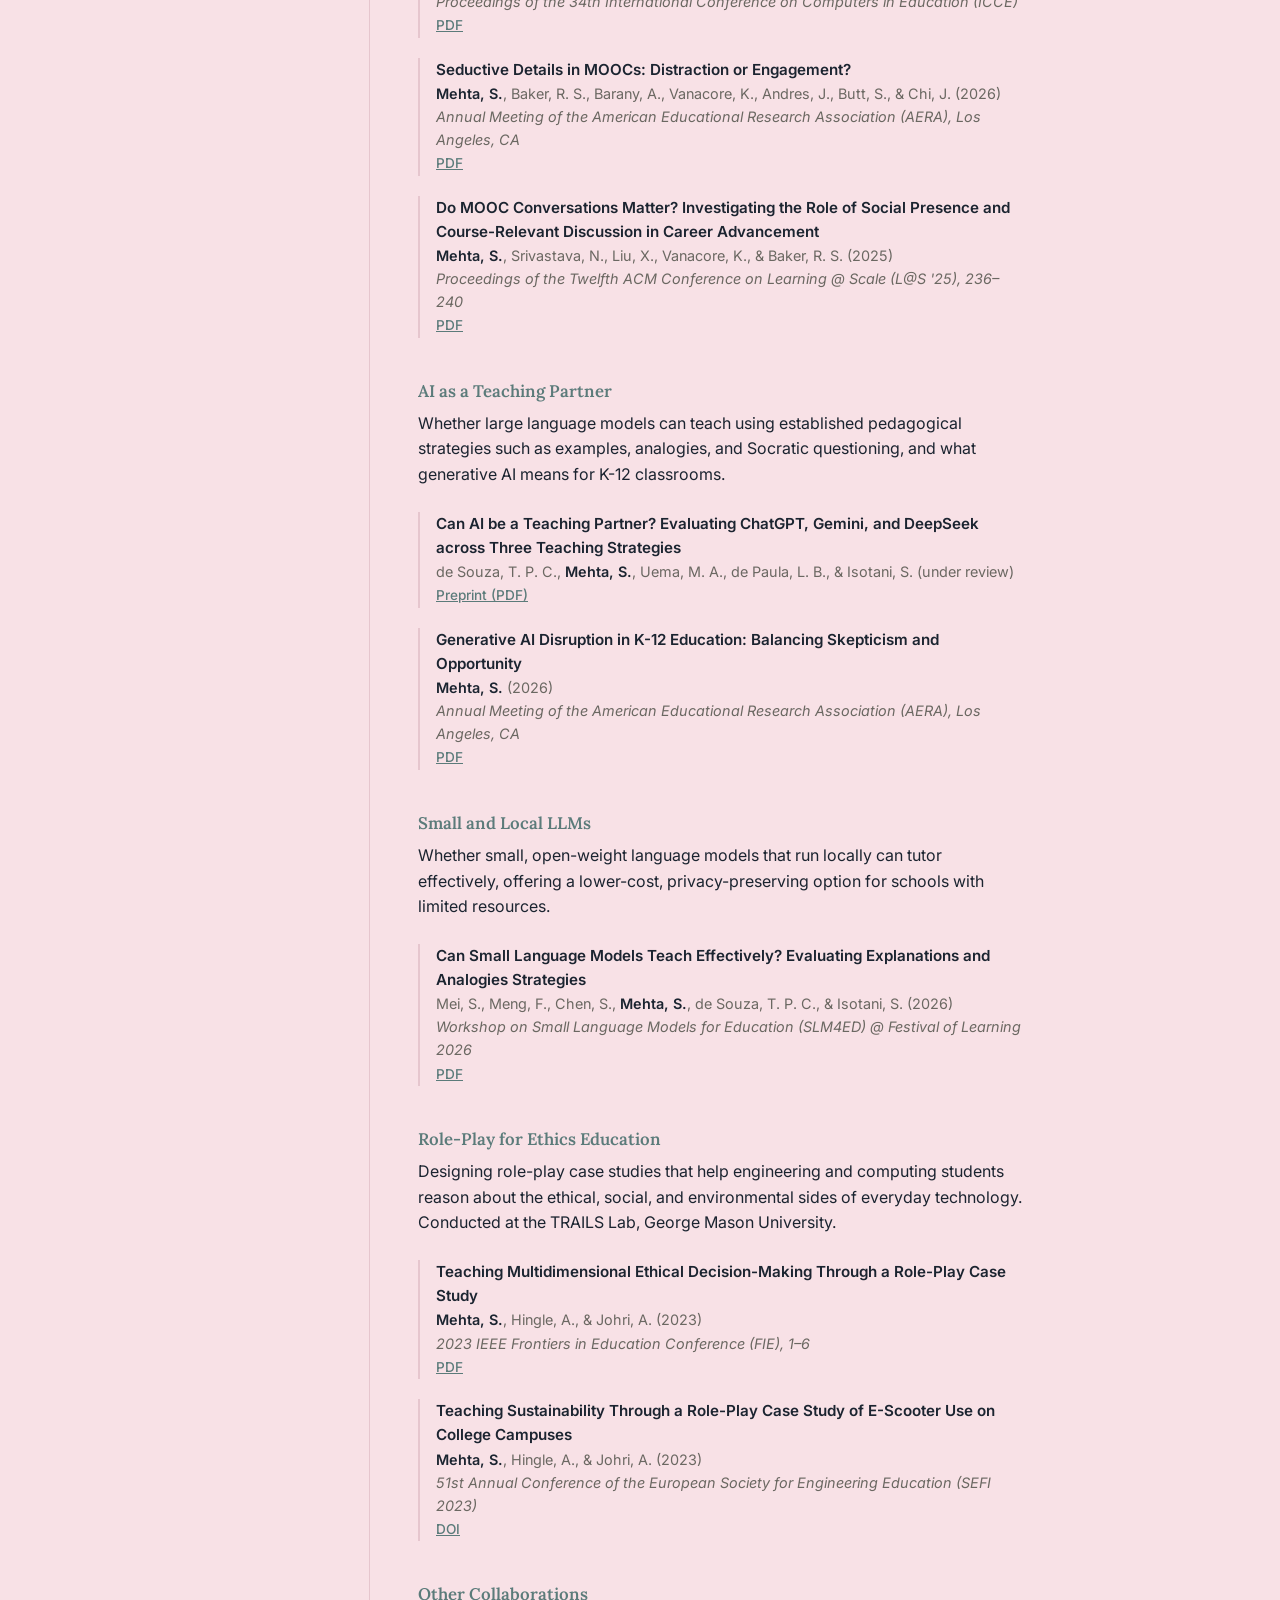
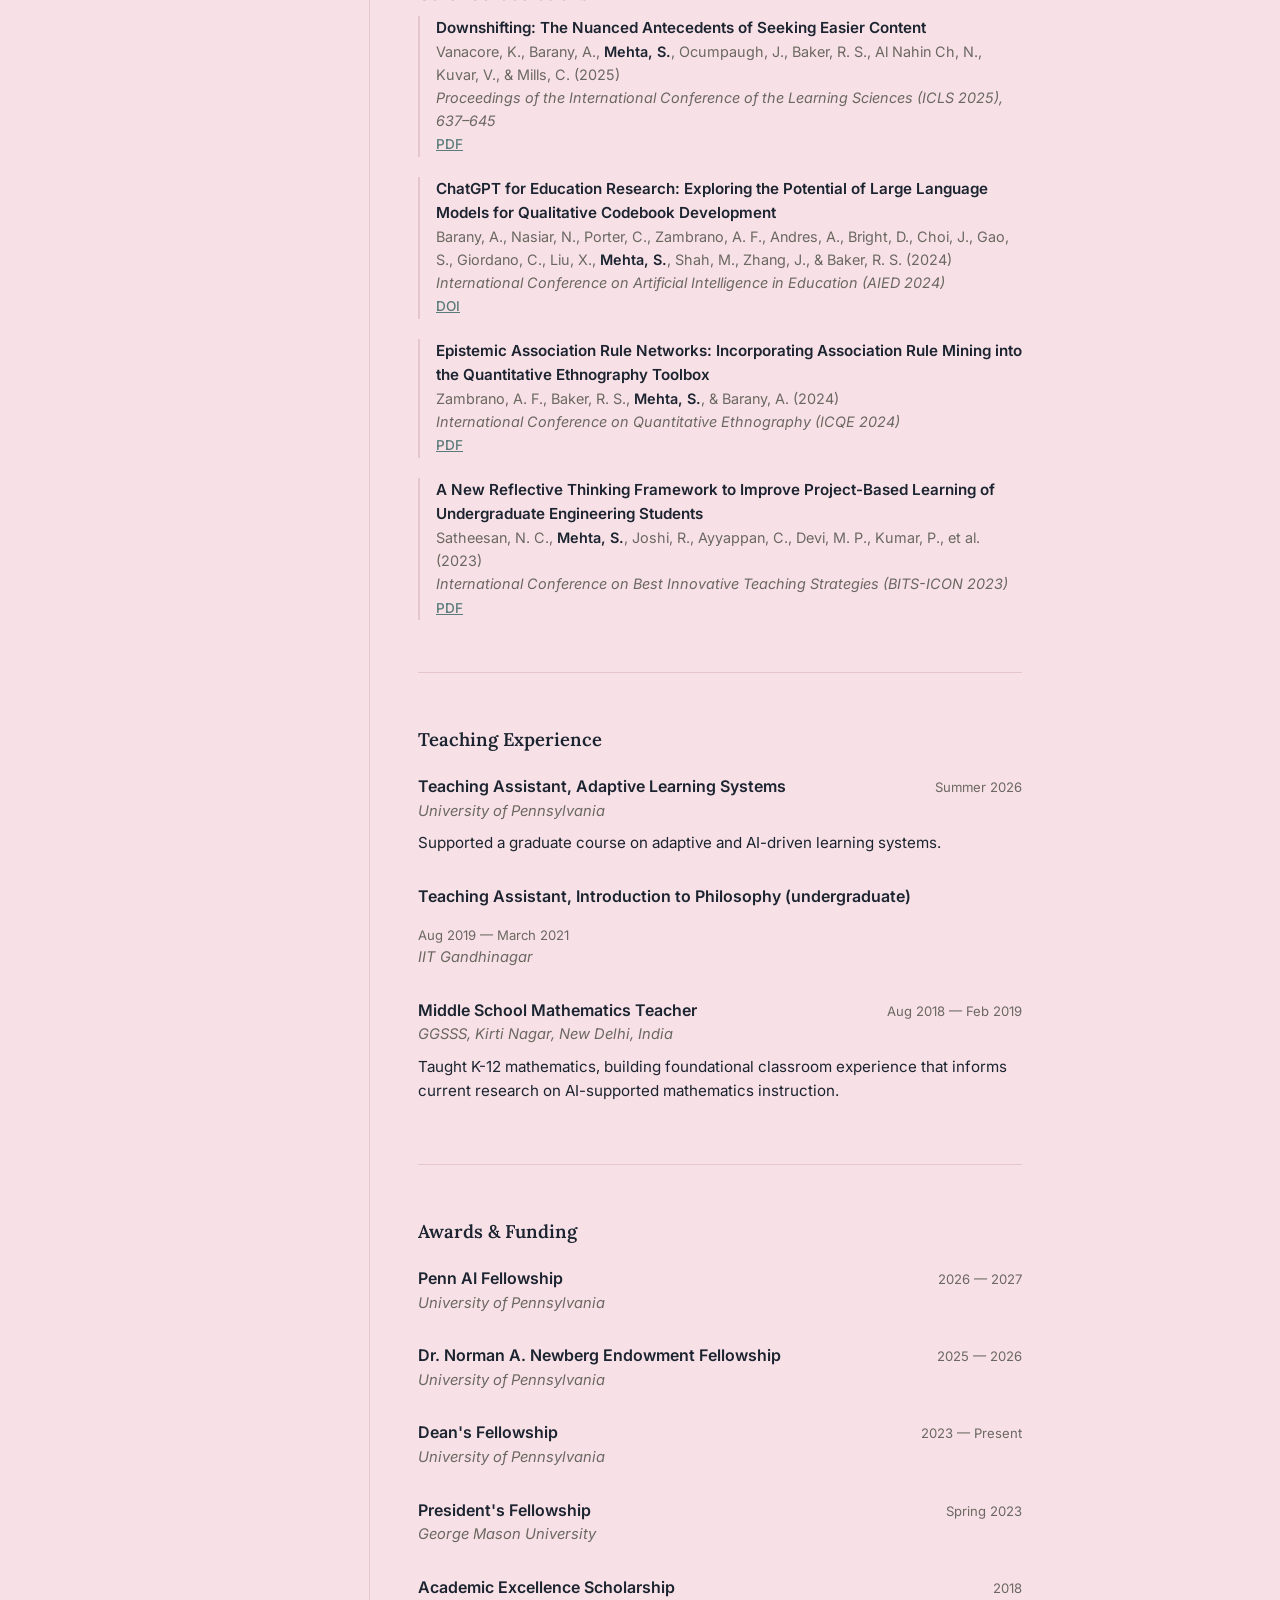
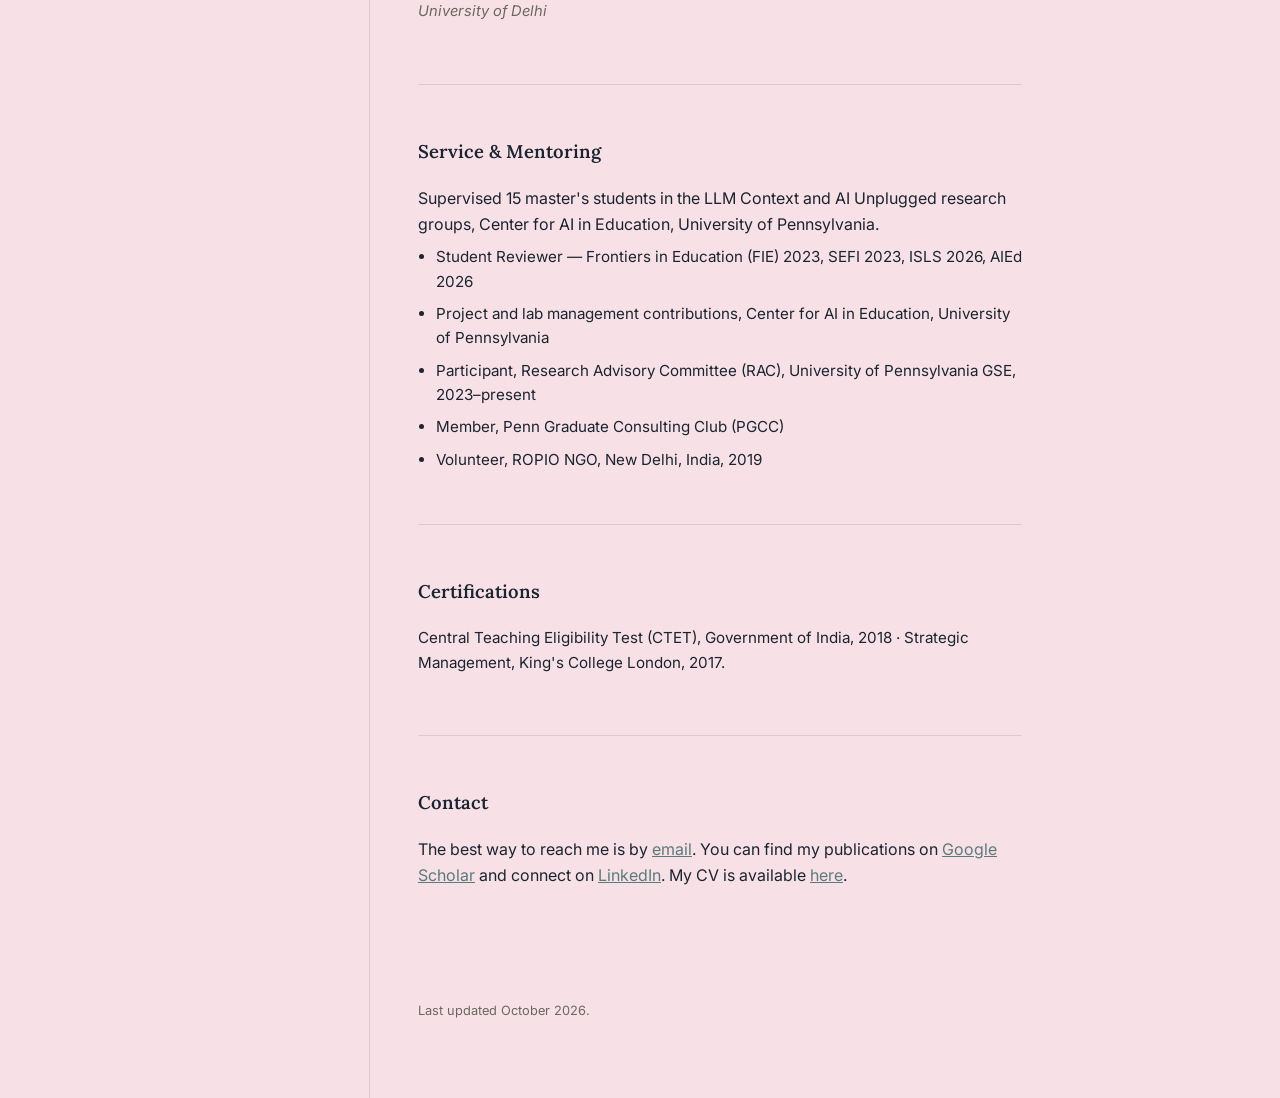
==== commit e5bbec51: "Add files via upload" ====
--- a/index.html
+++ b/index.html
@@ -61,11 +61,20 @@
          paste it at the top of the list, and edit the date and text. -->
     <section id="news" class="section">
       <h2>News</h2>
+      <!-- CHANGED: added exact dates and put items newest first -->
       <ul class="news-list">
         <li>
           <span class="news-star" aria-hidden="true">⭐</span>
           <div>
-            <span class="news-date">Oct 2026</span>
+            <span class="news-date">Oct 19, 2026</span>
+            Presenting work in progress at Penn's
+            <a href="https://www.pop.upenn.edu/" target="_blank" rel="noopener">Population Studies Center</a>.
+          </div>
+        </li>
+        <li>
+          <span class="news-star" aria-hidden="true">⭐</span>
+          <div>
+            <span class="news-date">Oct 5–7, 2026</span>
             Presenting at <a href="https://aclanthology.org/venues/aimecon/" target="_blank" rel="noopener">AIME-Con 2026</a>,
             the NCME Artificial Intelligence in Measurement and Education Conference, in Pittsburgh.
           </div>
@@ -73,16 +82,8 @@
         <li>
           <span class="news-star" aria-hidden="true">⭐</span>
           <div>
-            <span class="news-date">2026</span>
+            <span class="news-date">Sep 29, 2026</span>
             Co-led a <a href="https://cetli.upenn.edu/" target="_blank" rel="noopener">CETLI</a> workshop at Penn GSE.
-          </div>
-        </li>
-        <li>
-          <span class="news-star" aria-hidden="true">⭐</span>
-          <div>
-            <span class="news-date">2026</span>
-            Presenting work in progress at Penn's
-            <a href="https://www.pop.upenn.edu/" target="_blank" rel="noopener">Population Studies Center</a>.
           </div>
         </li>
       </ul>
--- a/style.css
+++ b/style.css
@@ -5,7 +5,7 @@
   --muted: #6B6862;
   --rule: #E6C6CE;    /* CHANGED: pink-tinted divider lines (was #DDD9CF) */
 }
- 
+
 * {
   box-sizing: border-box;
 }
@@ -100,6 +100,16 @@
   color: var(--accent);
 }
 
+/* CHANGED: headshot style moved here from inside the mobile section,
+   where a missing } stopped it working on desktop */
+.headshot {
+  width: 150px;    /* CHANGED: bigger photo (was 108px) */
+  height: 150px;   /* CHANGED: bigger photo (was 108px) */
+  border-radius: 50%;
+  object-fit: cover;
+  border: 1px solid var(--rule);
+}
+
 /* Main content */
 
 .content {
@@ -192,6 +202,113 @@
 .page-footer {
   color: var(--muted);
   font-size: 0.8rem;
+}
+
+/* NEW: News section with twinkling stars */
+
+.news-list {
+  list-style: none;
+  padding-left: 0 !important;
+  margin: 0;
+}
+
+.news-list li {
+  display: flex;
+  gap: 0.75rem;
+  align-items: baseline;
+  margin-bottom: 1rem !important;
+}
+
+.news-list li:last-child {
+  margin-bottom: 0 !important;
+}
+
+.news-date {
+  display: block;
+  font-size: 0.82rem;
+  color: var(--muted);
+}
+
+.news-star {
+  display: inline-block;
+  flex-shrink: 0;
+  animation: twinkle 2.4s ease-in-out infinite;
+}
+
+/* each star twinkles a little after the one above it */
+.news-list li:nth-child(2) .news-star { animation-delay: 0.8s; }
+.news-list li:nth-child(3) .news-star { animation-delay: 1.6s; }
+
+@keyframes twinkle {
+  0%, 100% { transform: scale(1) rotate(0deg); opacity: 1; }
+  50%      { transform: scale(1.25) rotate(18deg); opacity: 0.7; }
+}
+
+/* NEW: styles for the Research Projects section (everything down to
+   "Responsive" is new) */
+
+.project {
+  margin-bottom: 2.5rem;
+  scroll-margin-top: 1.5rem;
+}
+
+.project:last-child {
+  margin-bottom: 0;
+}
+
+.project-title {
+  font-family: 'Lora', Georgia, serif;
+  font-size: 1.05rem;
+  font-weight: 600;
+  margin: 0 0 0.4rem;
+  color: var(--accent);
+}
+
+.project-summary {
+  margin-bottom: 1.5rem !important;
+}
+
+.pubs {
+  list-style: none;
+  padding-left: 0 !important;
+  margin: 0;
+}
+
+.pubs li {
+  padding-left: 1rem;
+  border-left: 2px solid var(--rule);
+  margin-bottom: 1.25rem !important;
+}
+
+.pubs li:last-child {
+  margin-bottom: 0 !important;
+}
+
+.pub-title {
+  display: block;
+  font-weight: 600;
+  color: var(--ink);
+}
+
+.pub-authors,
+.pub-venue {
+  display: block;
+  color: var(--muted);
+  font-size: 0.9rem;
+}
+
+.pub-venue {
+  font-style: italic;
+}
+
+.pub-authors strong {
+  color: var(--ink);
+  font-weight: 600;
+}
+
+.pub-link {
+  font-size: 0.85rem;
+  font-weight: 500;
 }
 
 /* Responsive */
@@ -238,23 +355,18 @@
   .content {
     padding: 2.5rem 1.5rem 3rem;
     max-width: 100%;
-
-  .headshot {
-  width: 108px;
-  height: 108px;
-  border-radius: 50%;
-  object-fit: cover;
-  border: 1px solid var(--rule);
-}
-
-    
-  }
+  }   /* CHANGED: added this missing closing brace */
 }
 
 @media (prefers-reduced-motion: reduce) {
   html {
     scroll-behavior: auto;
   }
-}
-
-
+
+  /* NEW: stars stay still for visitors who turn off animations */
+  .news-star {
+    animation: none;
+  }
+}
+
+
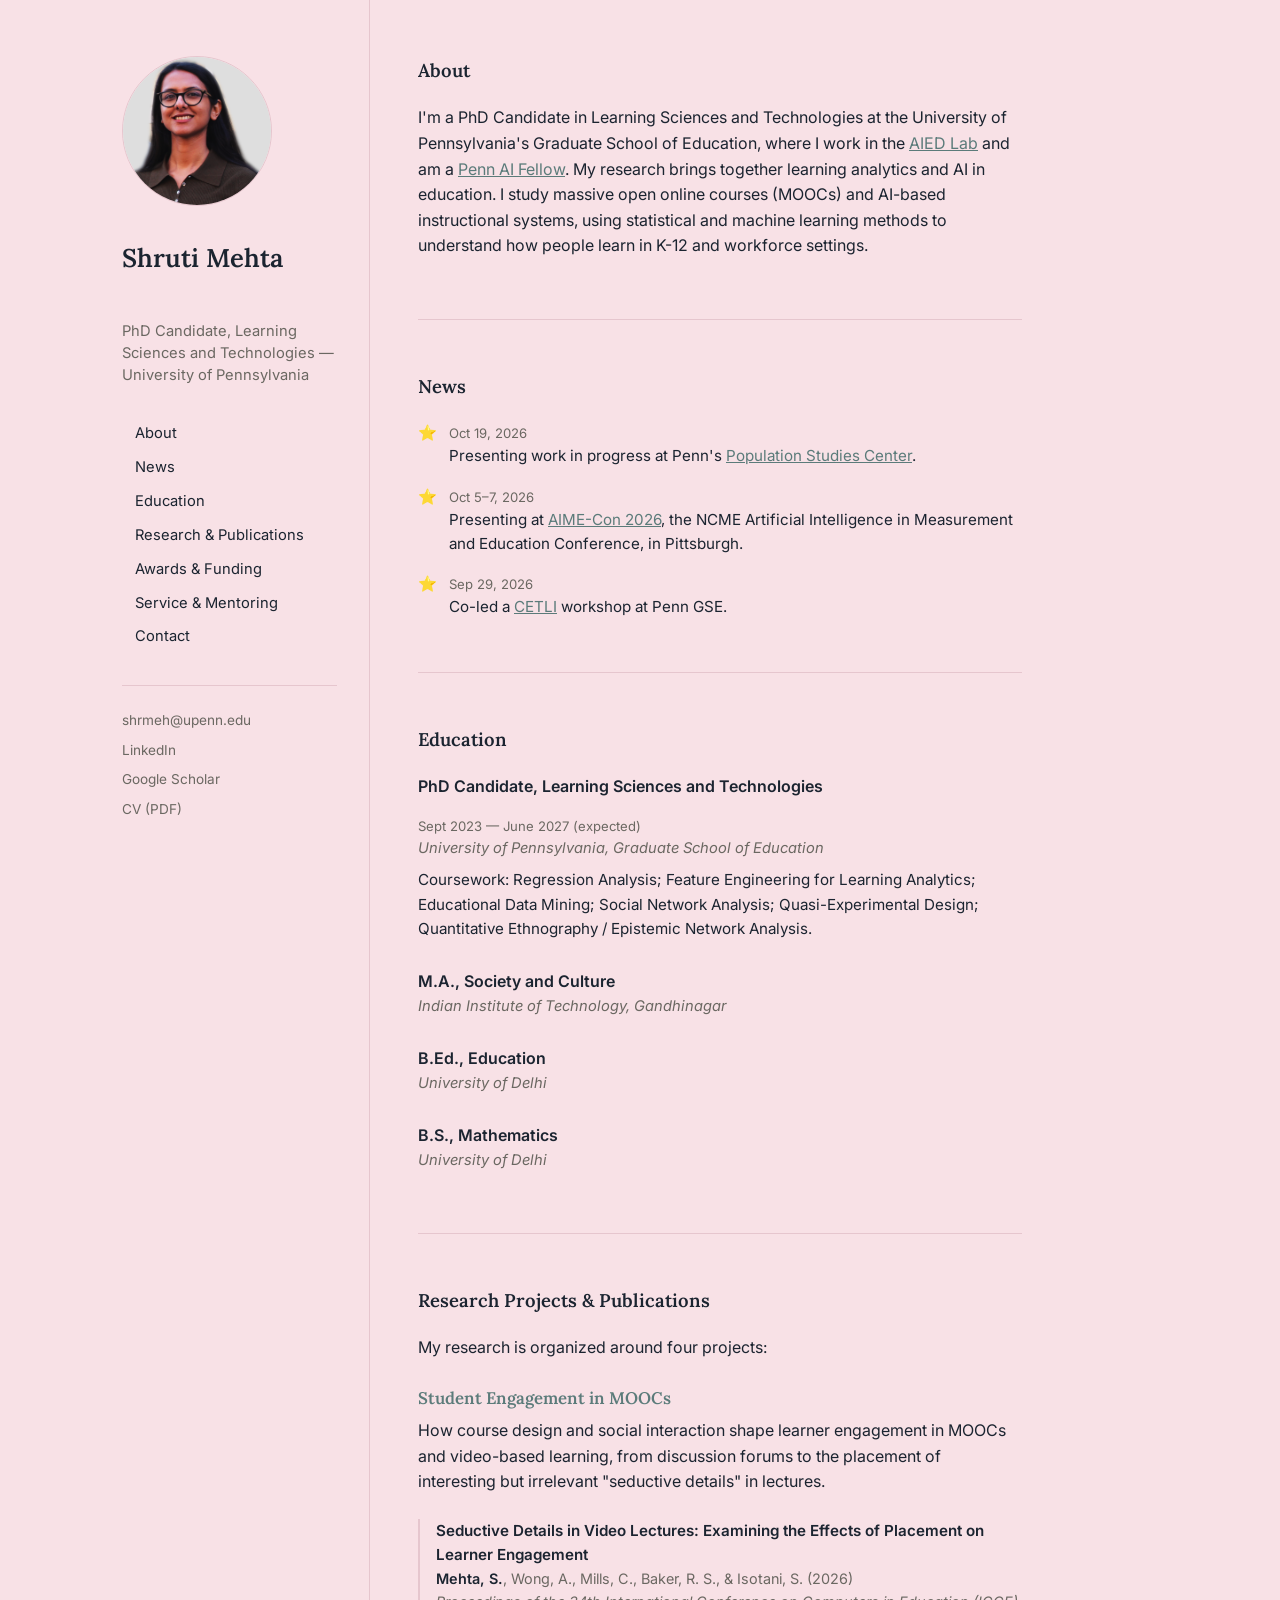
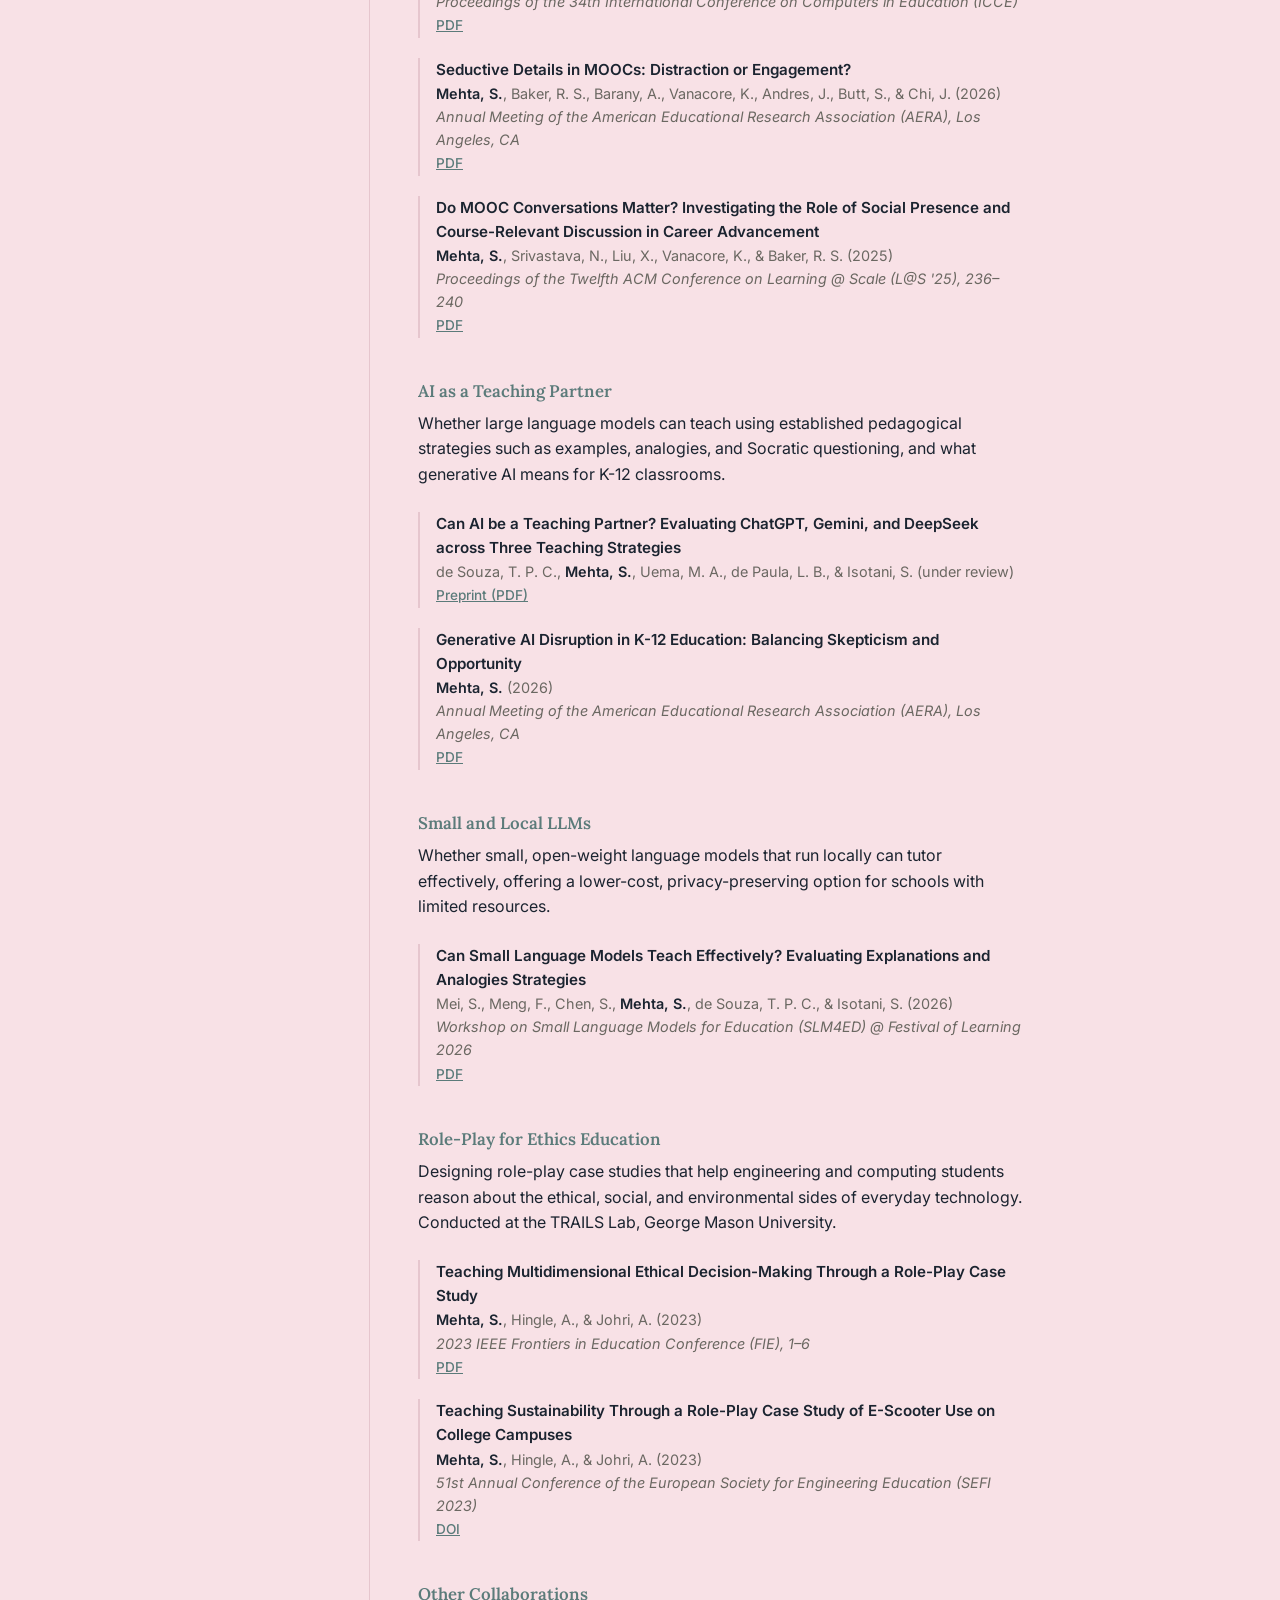
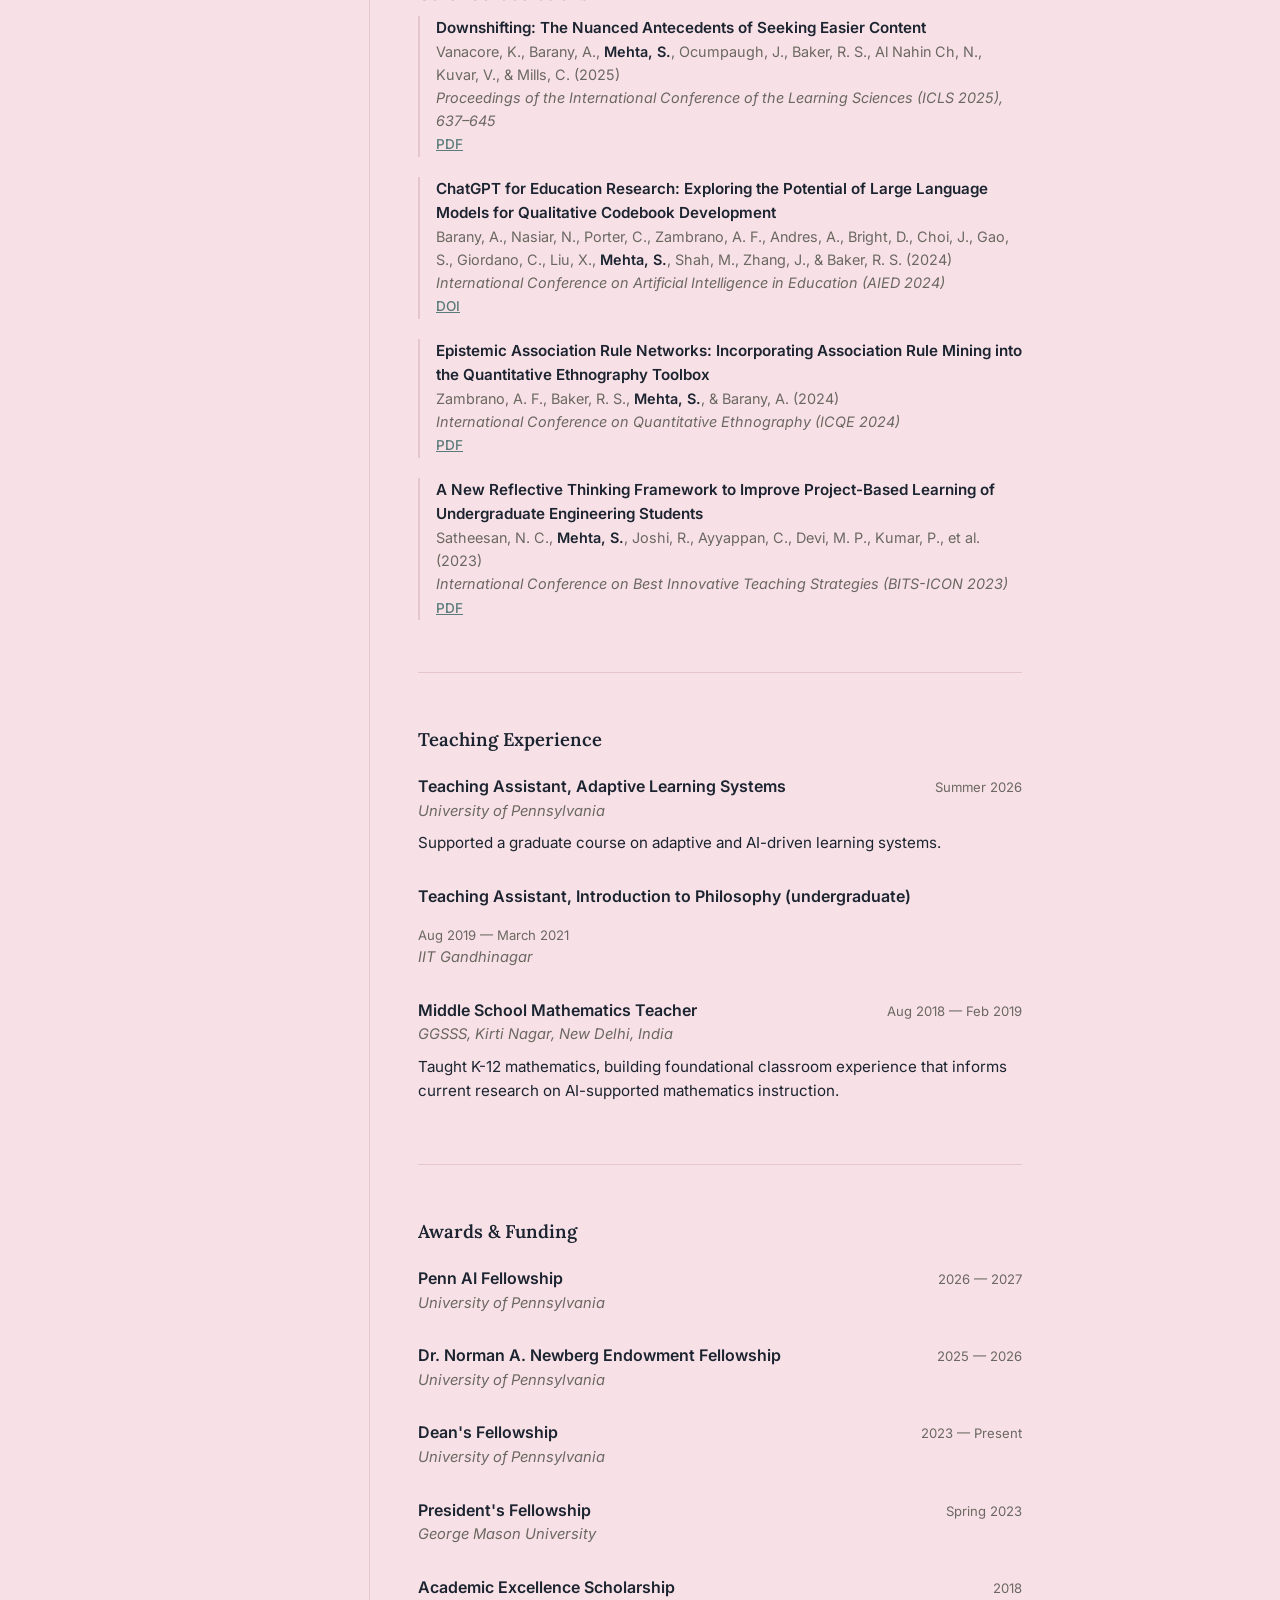
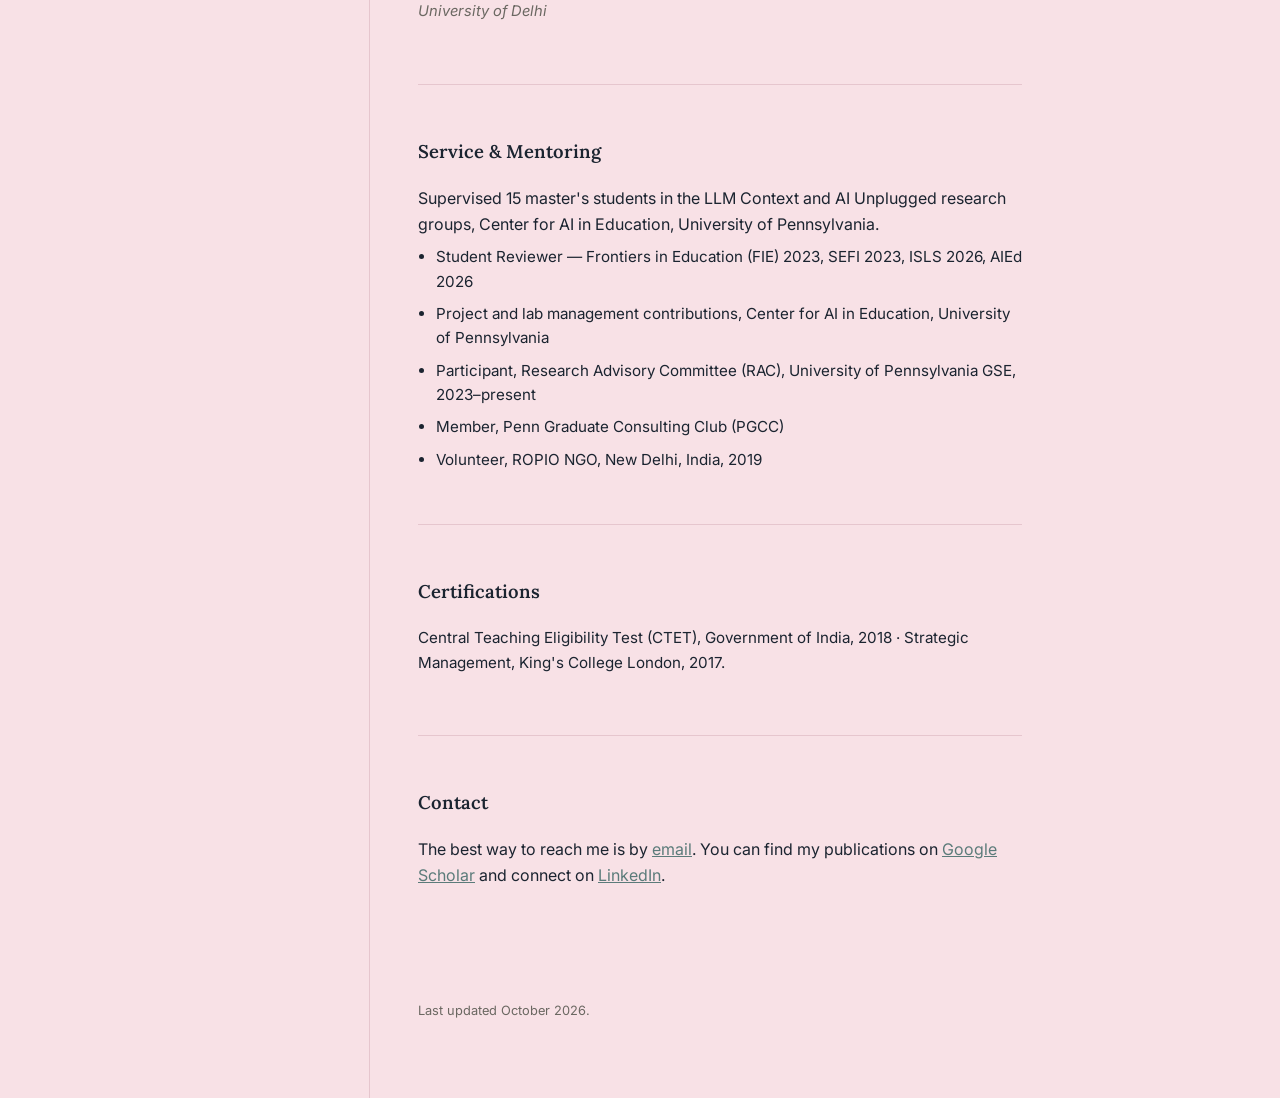
==== commit a81a8100: "Remove CV link from index.html Removed CV link from contact section." ====
--- a/index.html
+++ b/index.html
@@ -3,7 +3,7 @@
 <head>
 <meta charset="UTF-8">
 <meta name="viewport" content="width=device-width, initial-scale=1.0">
-<title>Shruti Mehta</title>
+<title>Shruti Mehta | PhD Candidate | Learning Sciences & Technologies | University of Pennsylvania</title>
 <link rel="preconnect" href="https://fonts.googleapis.com">
 <link rel="preconnect" href="https://fonts.gstatic.com" crossorigin>
 <link href="https://fonts.googleapis.com/css2?family=Lora:ital,wght@0,400;0,500;0,600;1,400&family=Inter:wght@400;500;600&display=swap" rel="stylesheet">
@@ -367,7 +367,6 @@
         The best way to reach me is by <a href="mailto:shrmeh@upenn.edu">email</a>.
         You can find my publications on <a href="https://scholar.google.com/citations?user=c59vxVcAAAAJ&amp;hl=en" target="_blank" rel="noopener">Google Scholar</a>
         and connect on <a href="https://www.linkedin.com/in/shruti-mehta-19466121a/" target="_blank" rel="noopener">LinkedIn</a>.
-        My CV is available <a href="#">here</a>.
       </p>
     </section>
 
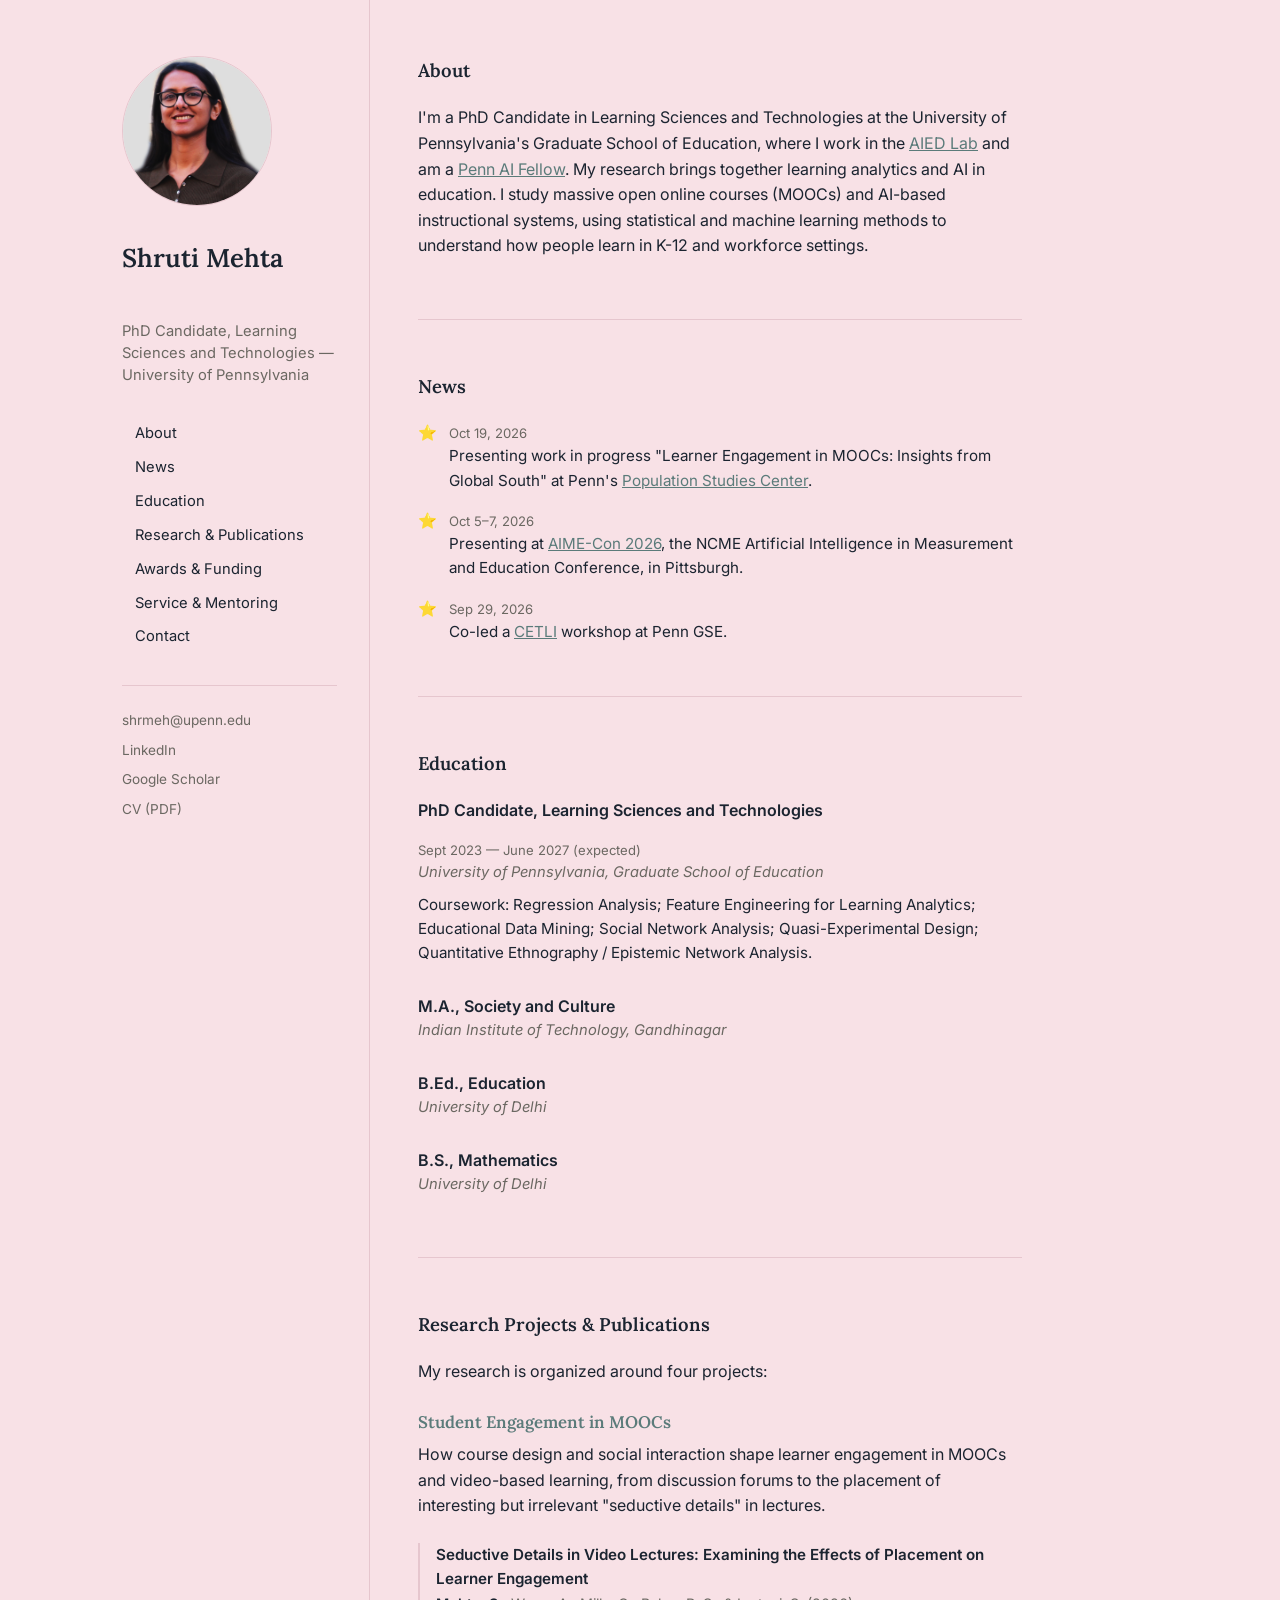
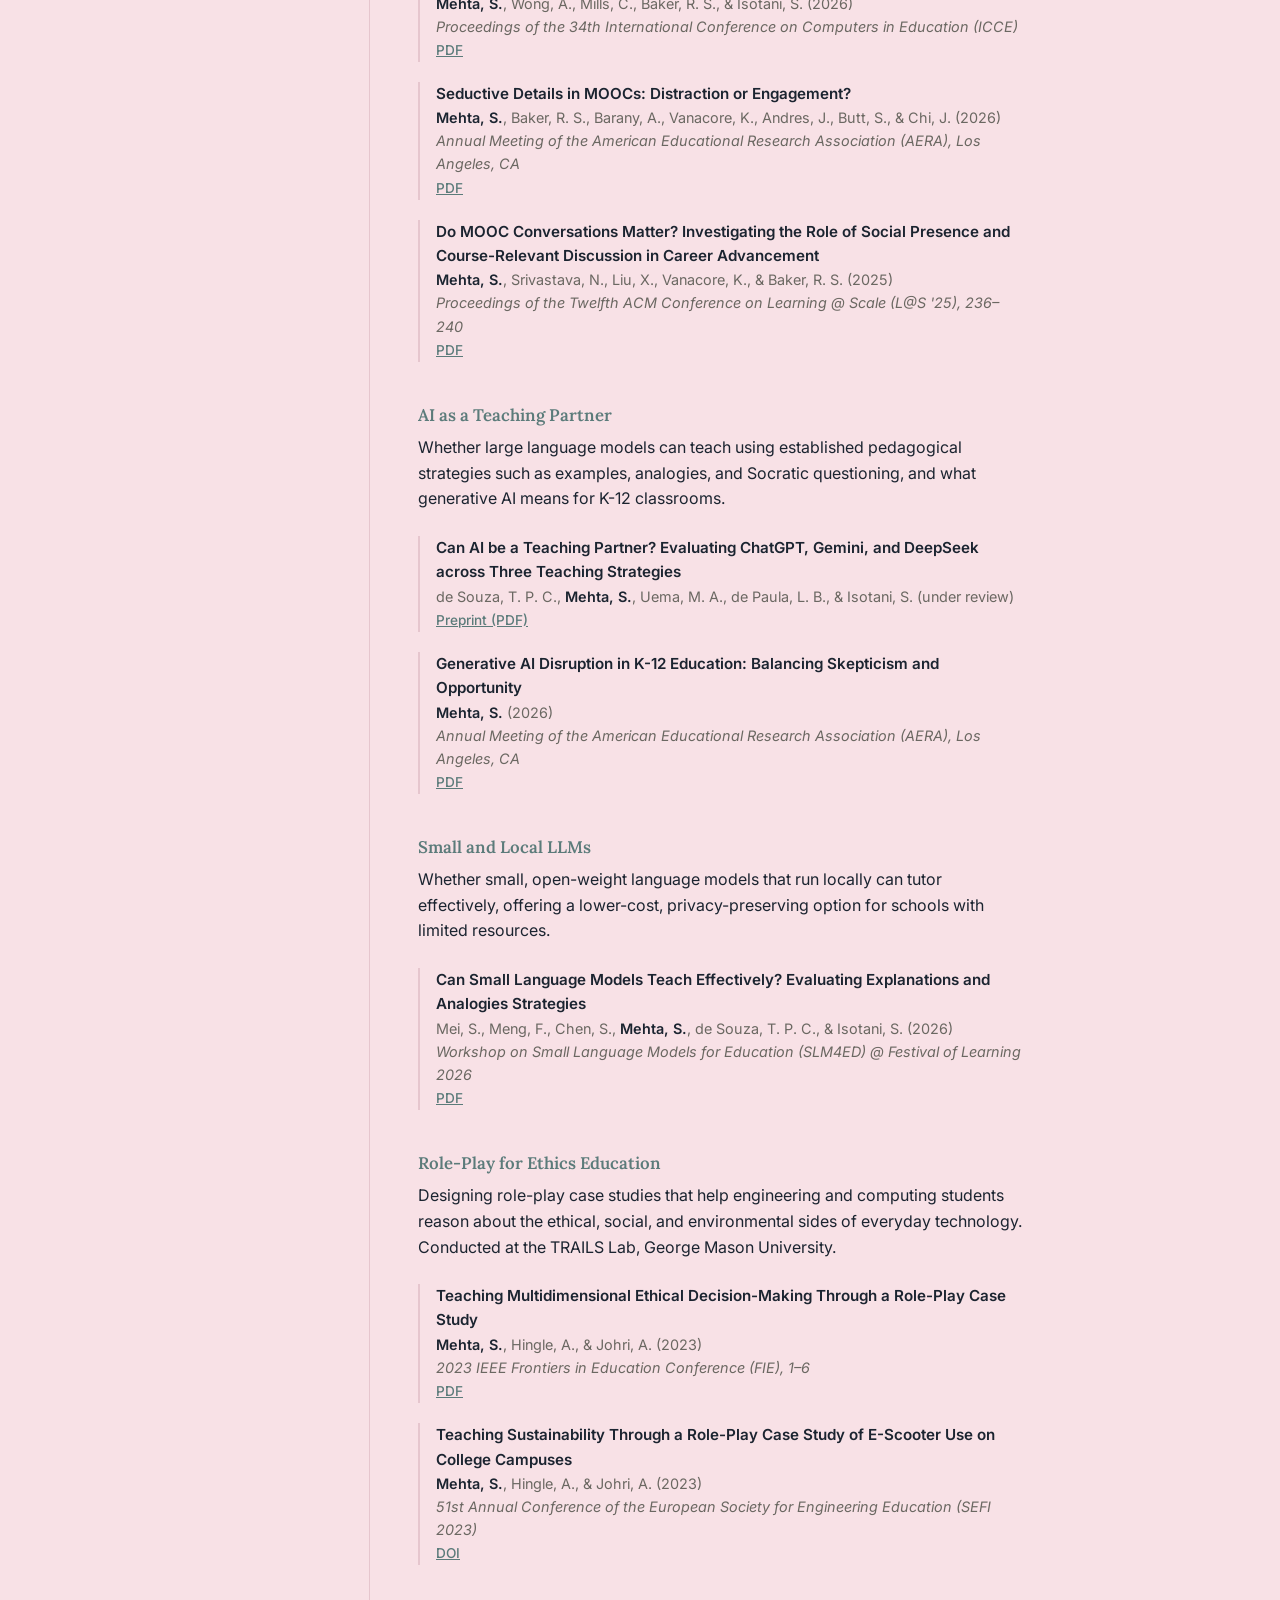
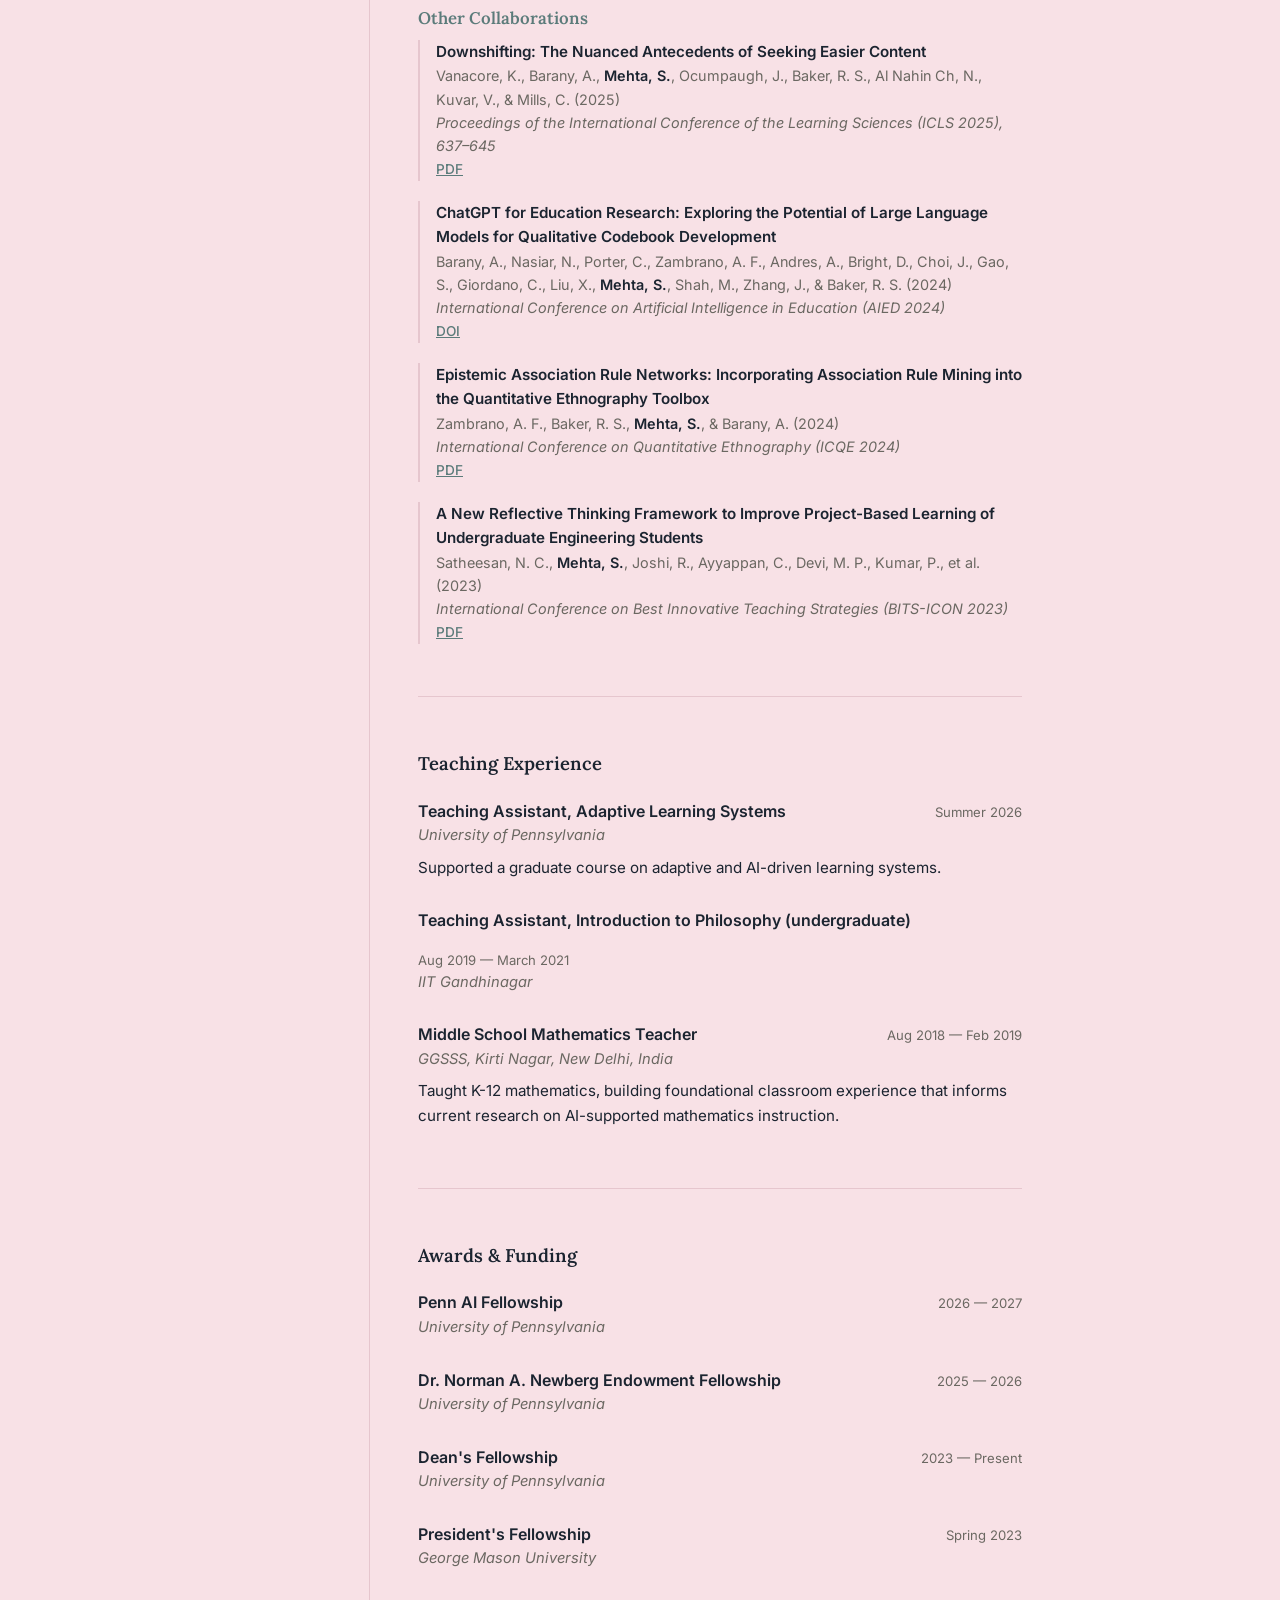
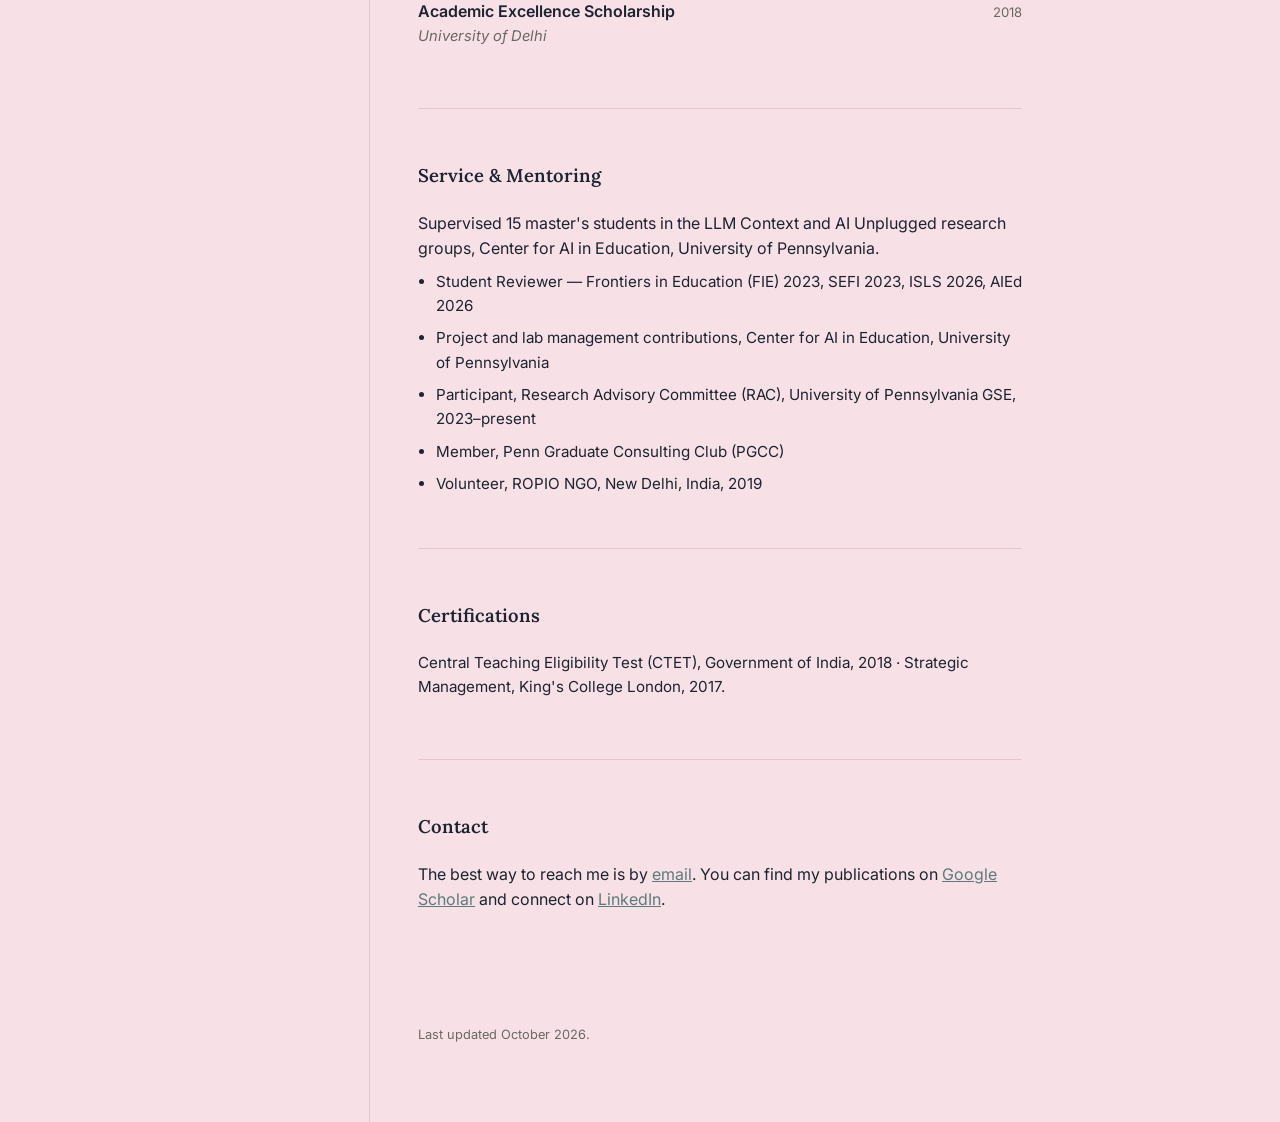
==== commit 6a96ad4d: "Update event description for clarity" ====
--- a/index.html
+++ b/index.html
@@ -67,7 +67,7 @@
           <span class="news-star" aria-hidden="true">⭐</span>
           <div>
             <span class="news-date">Oct 19, 2026</span>
-            Presenting work in progress at Penn's
+            Presenting work in progress "Learner Engagement in MOOCs: Insights from Global South" at Penn's
             <a href="https://www.pop.upenn.edu/" target="_blank" rel="noopener">Population Studies Center</a>.
           </div>
         </li>
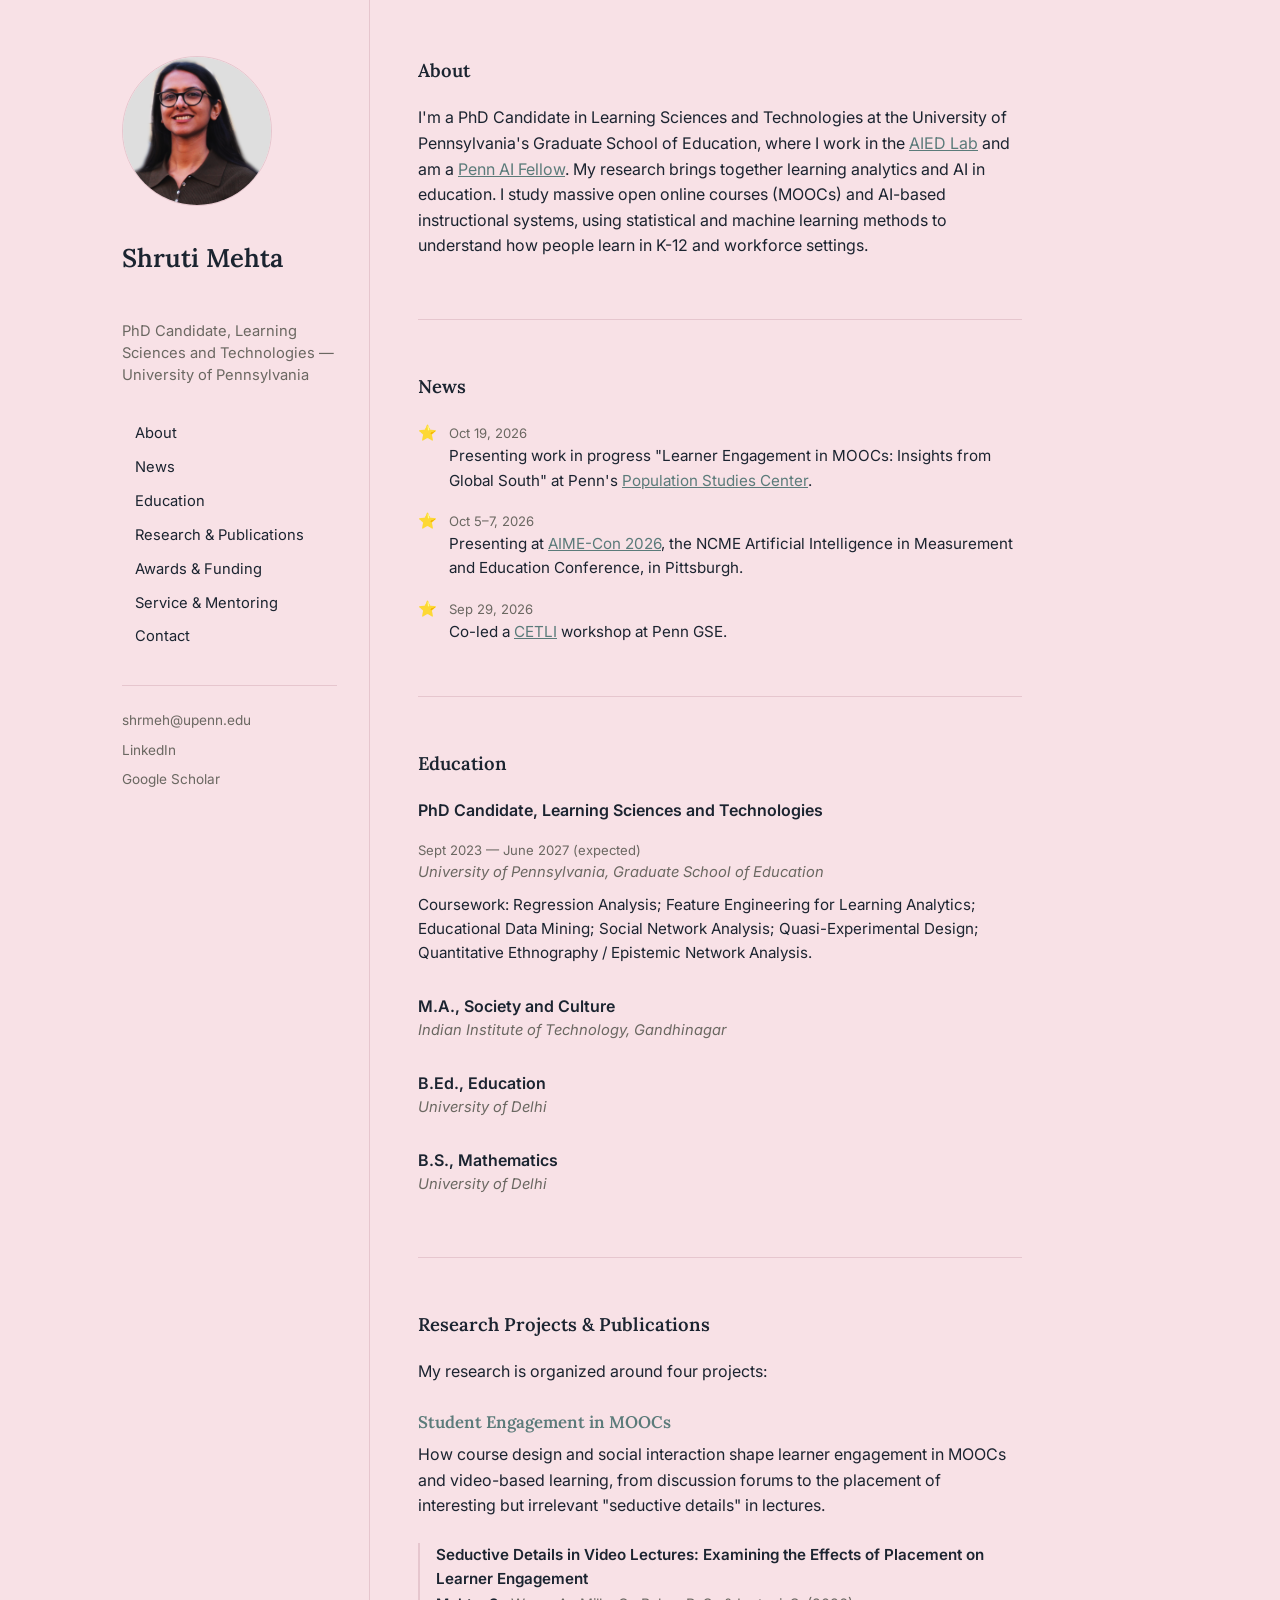
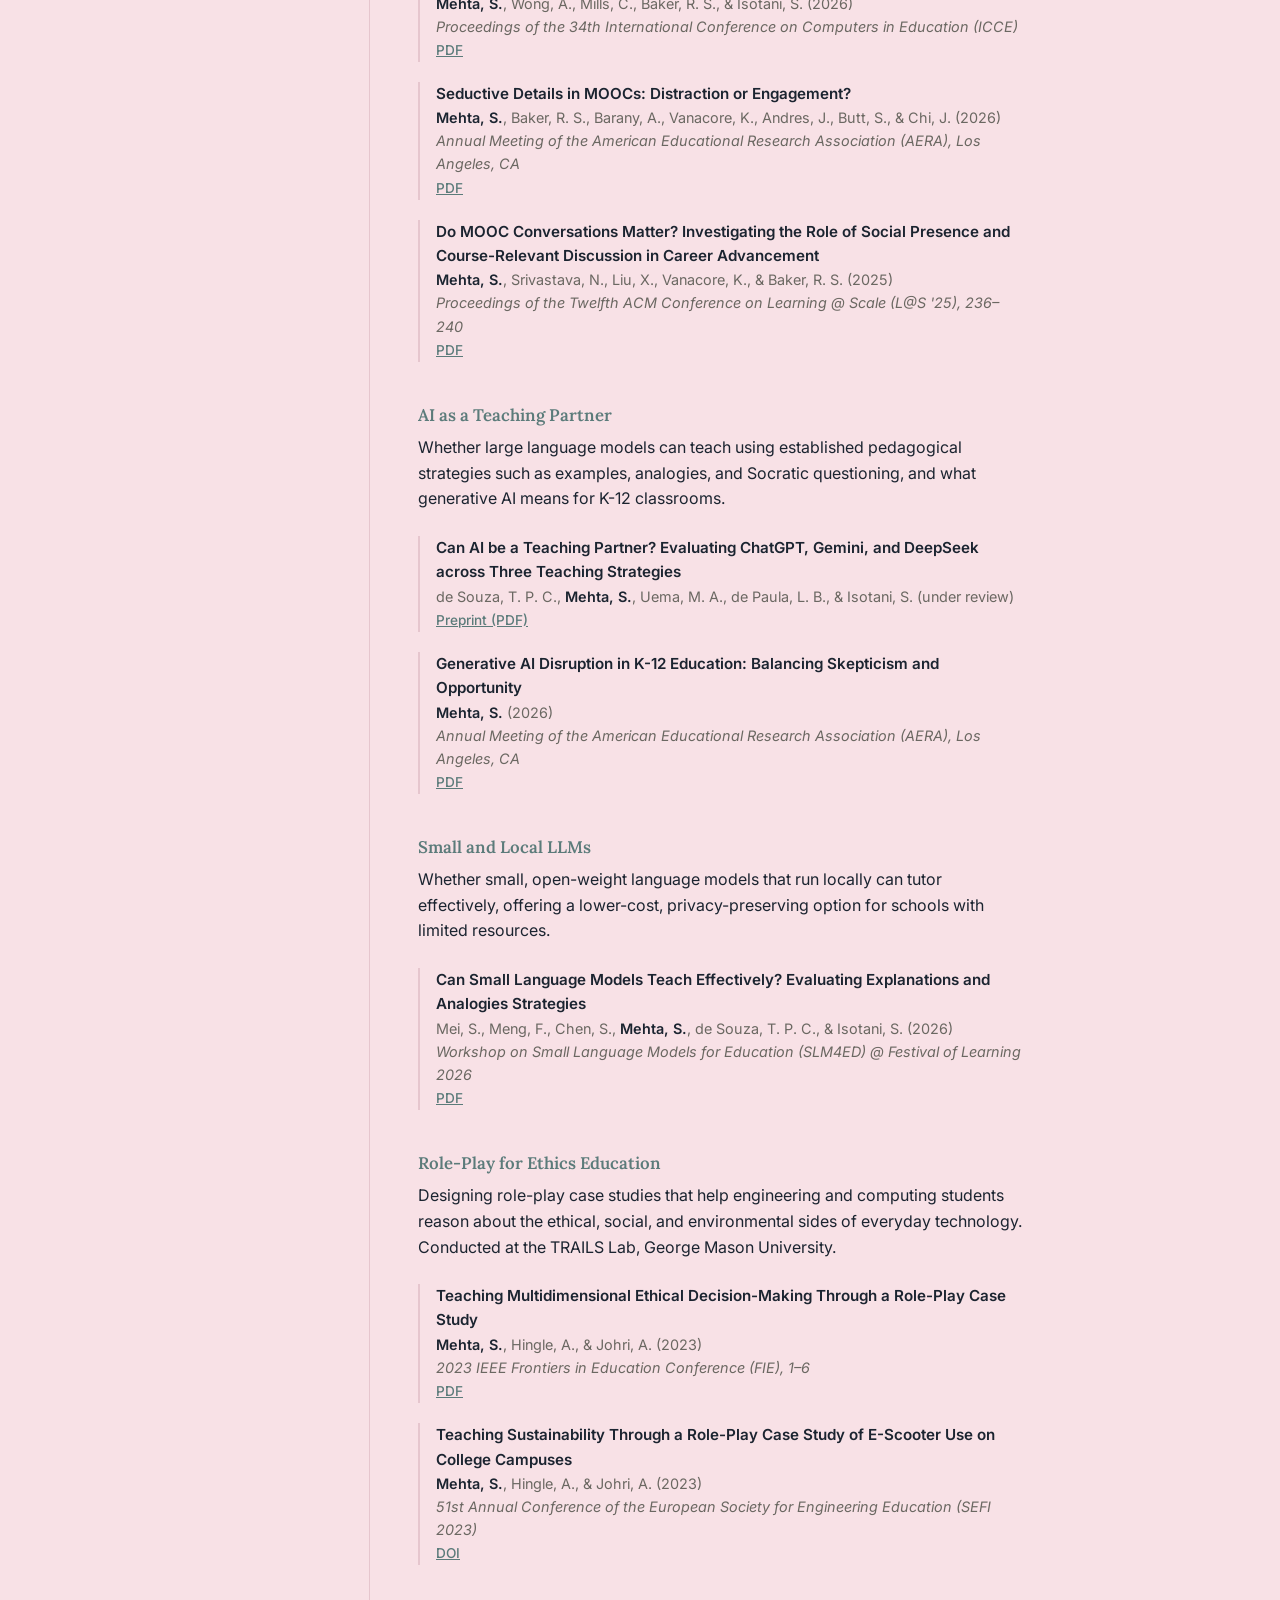
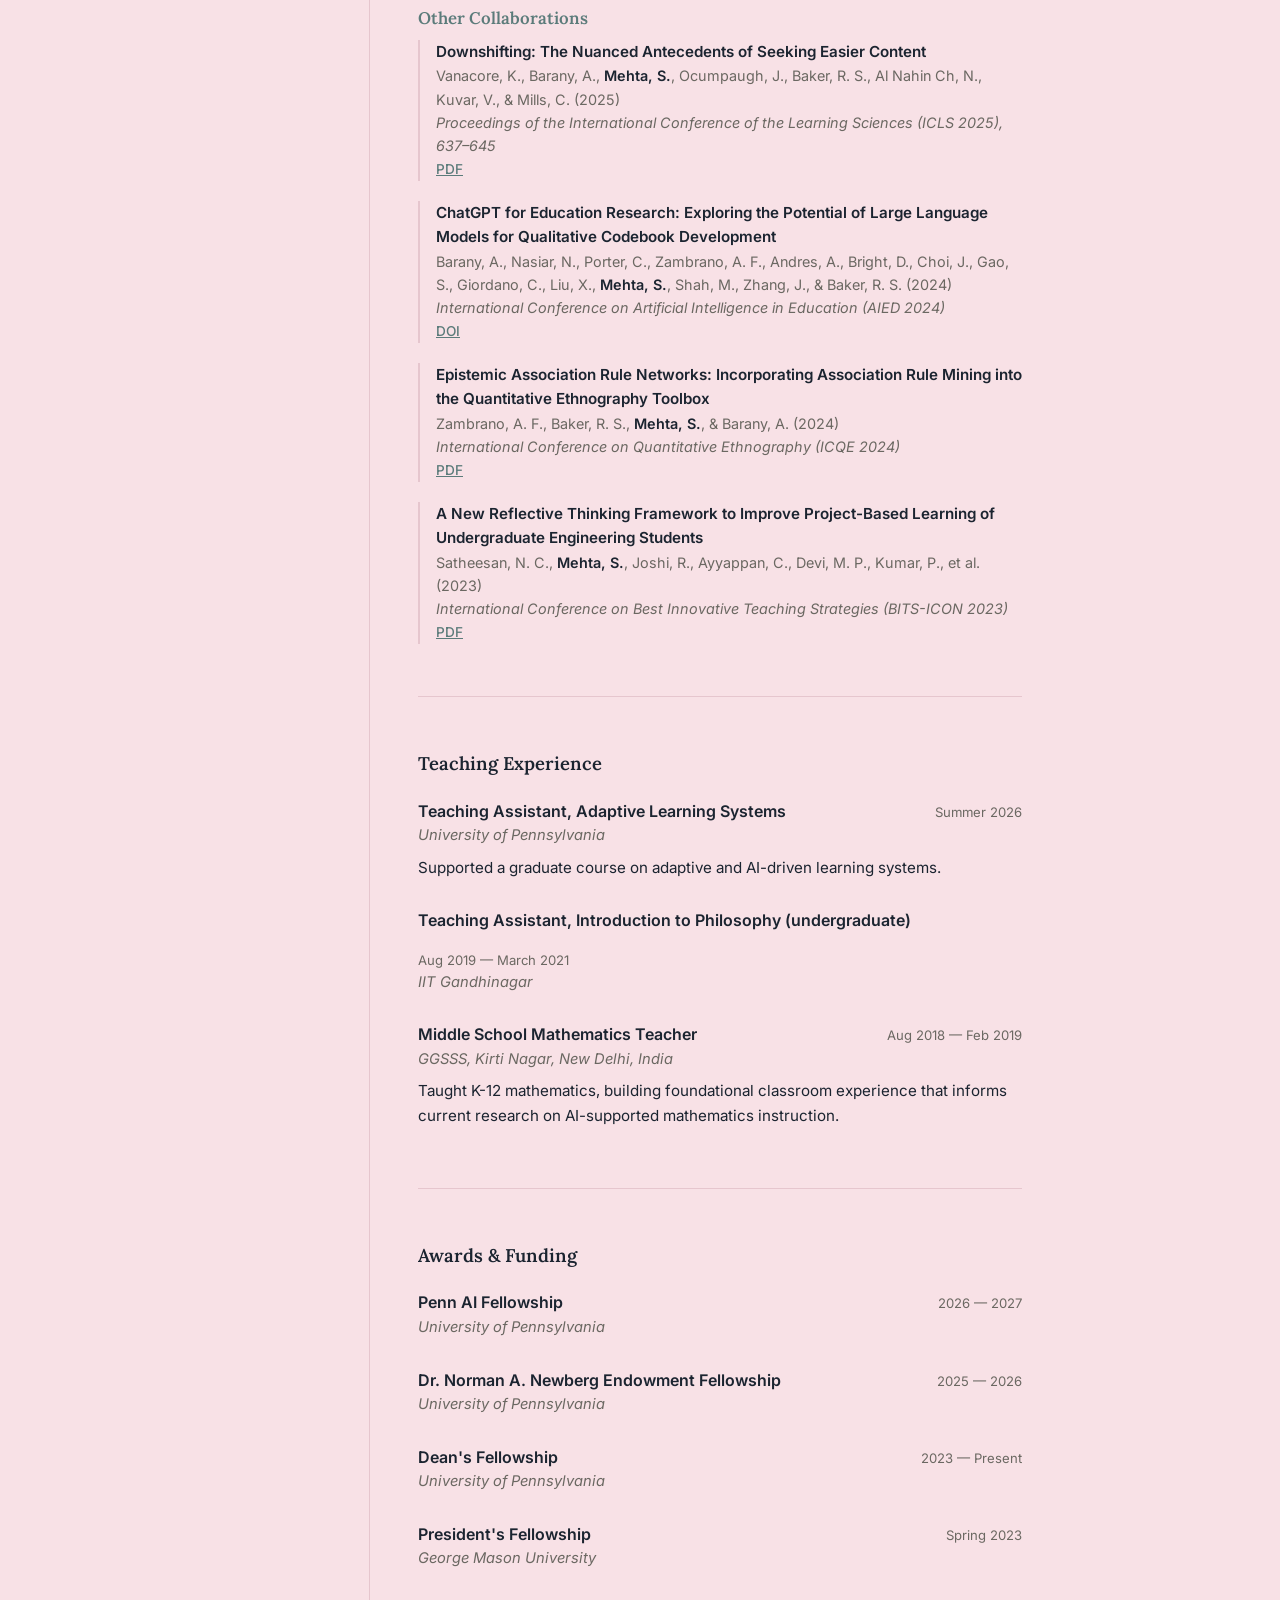
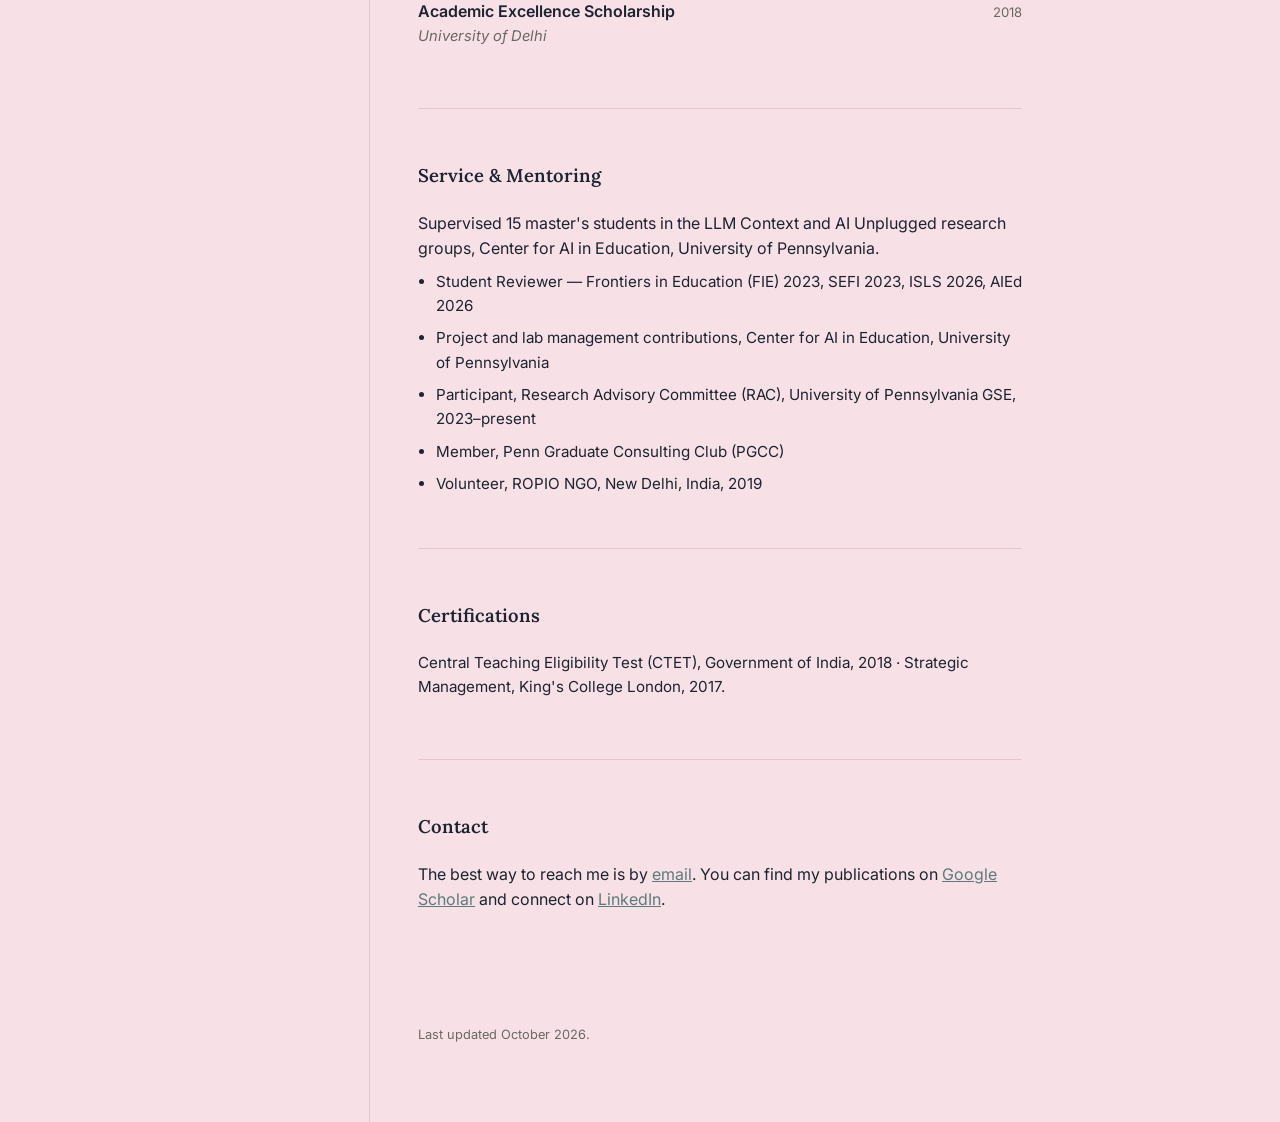
==== commit 9c47fad1: "Remove CV link from sidebar footer Removed the CV link from the sidebar footer." ====
--- a/index.html
+++ b/index.html
@@ -35,7 +35,6 @@
         <a href="mailto:shrmeh@upenn.edu">shrmeh@upenn.edu</a>
         <a href="https://www.linkedin.com/in/shruti-mehta-19466121a/" target="_blank" rel="noopener">LinkedIn</a>
         <a href="https://scholar.google.com/citations?user=c59vxVcAAAAJ&amp;hl=en" target="_blank" rel="noopener">Google Scholar</a>
-        <a href="#">CV (PDF)</a>
       </div>
     </div>
   </header>
